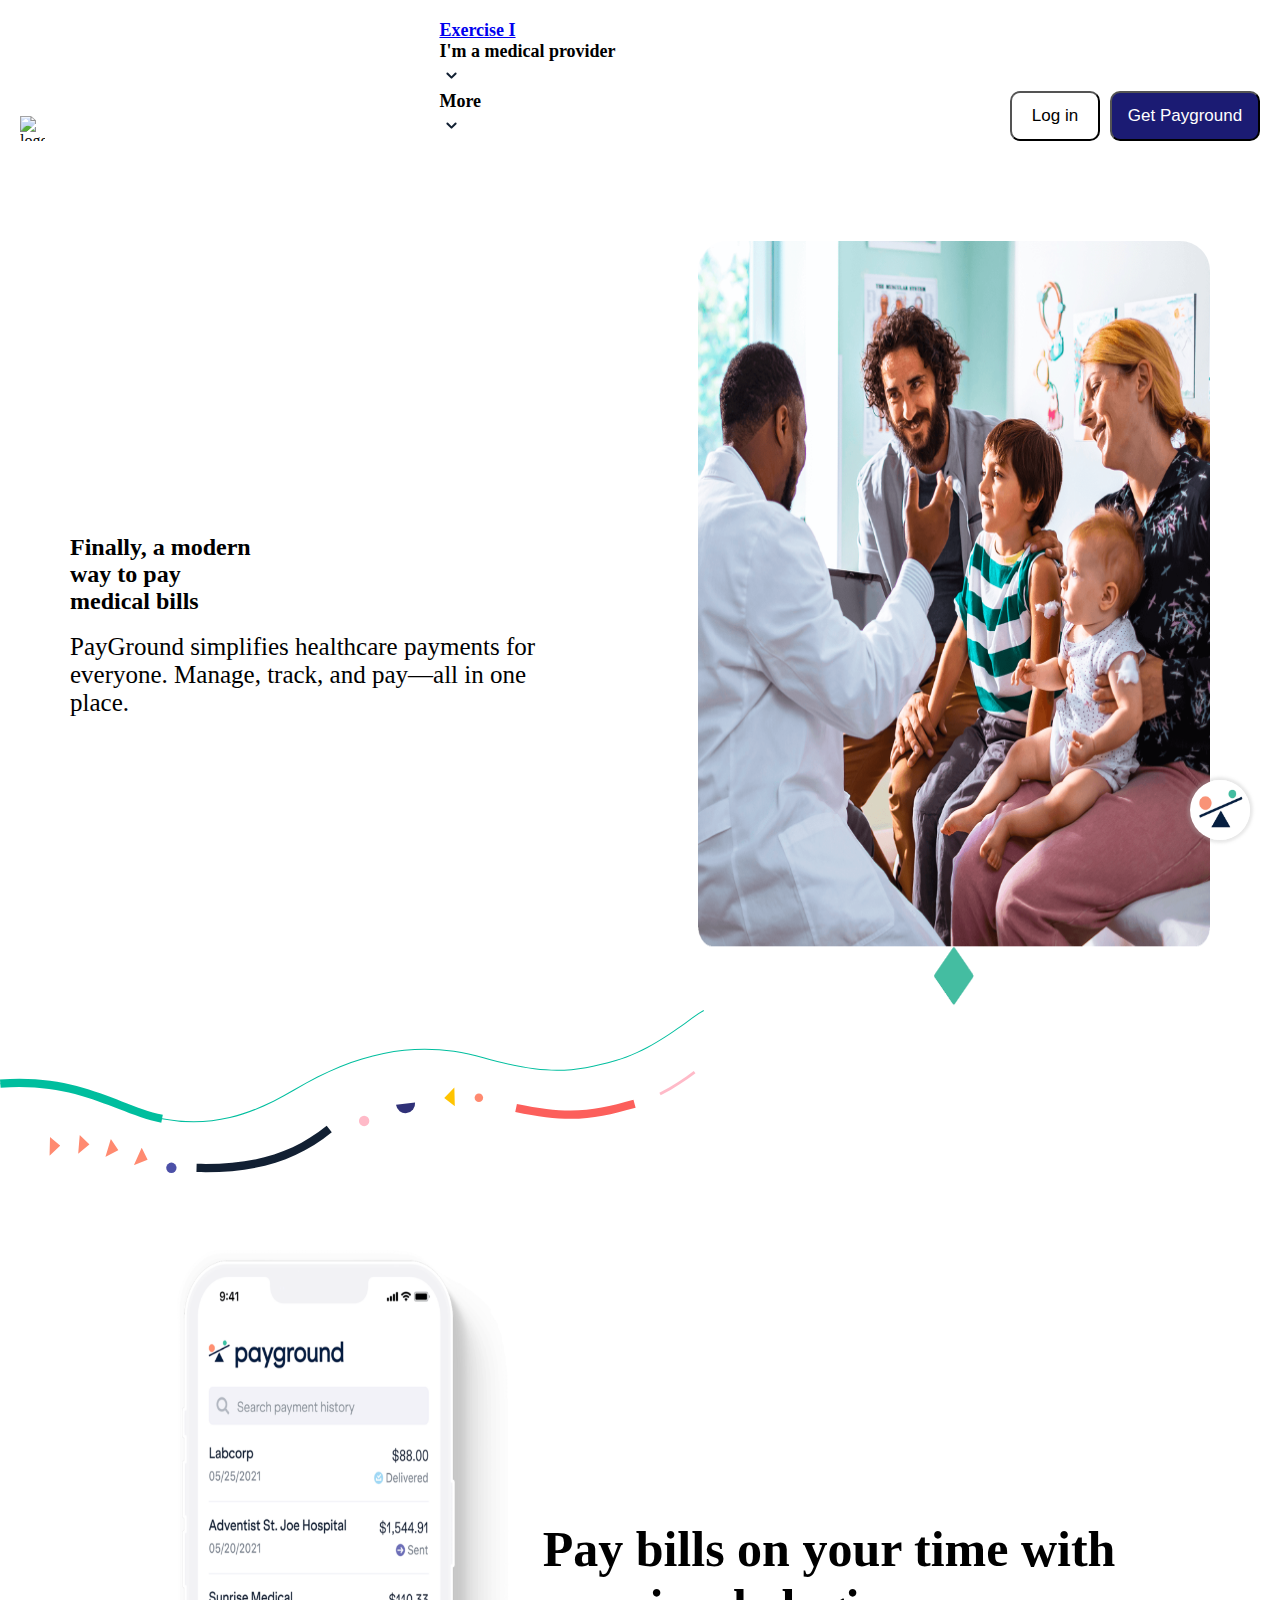
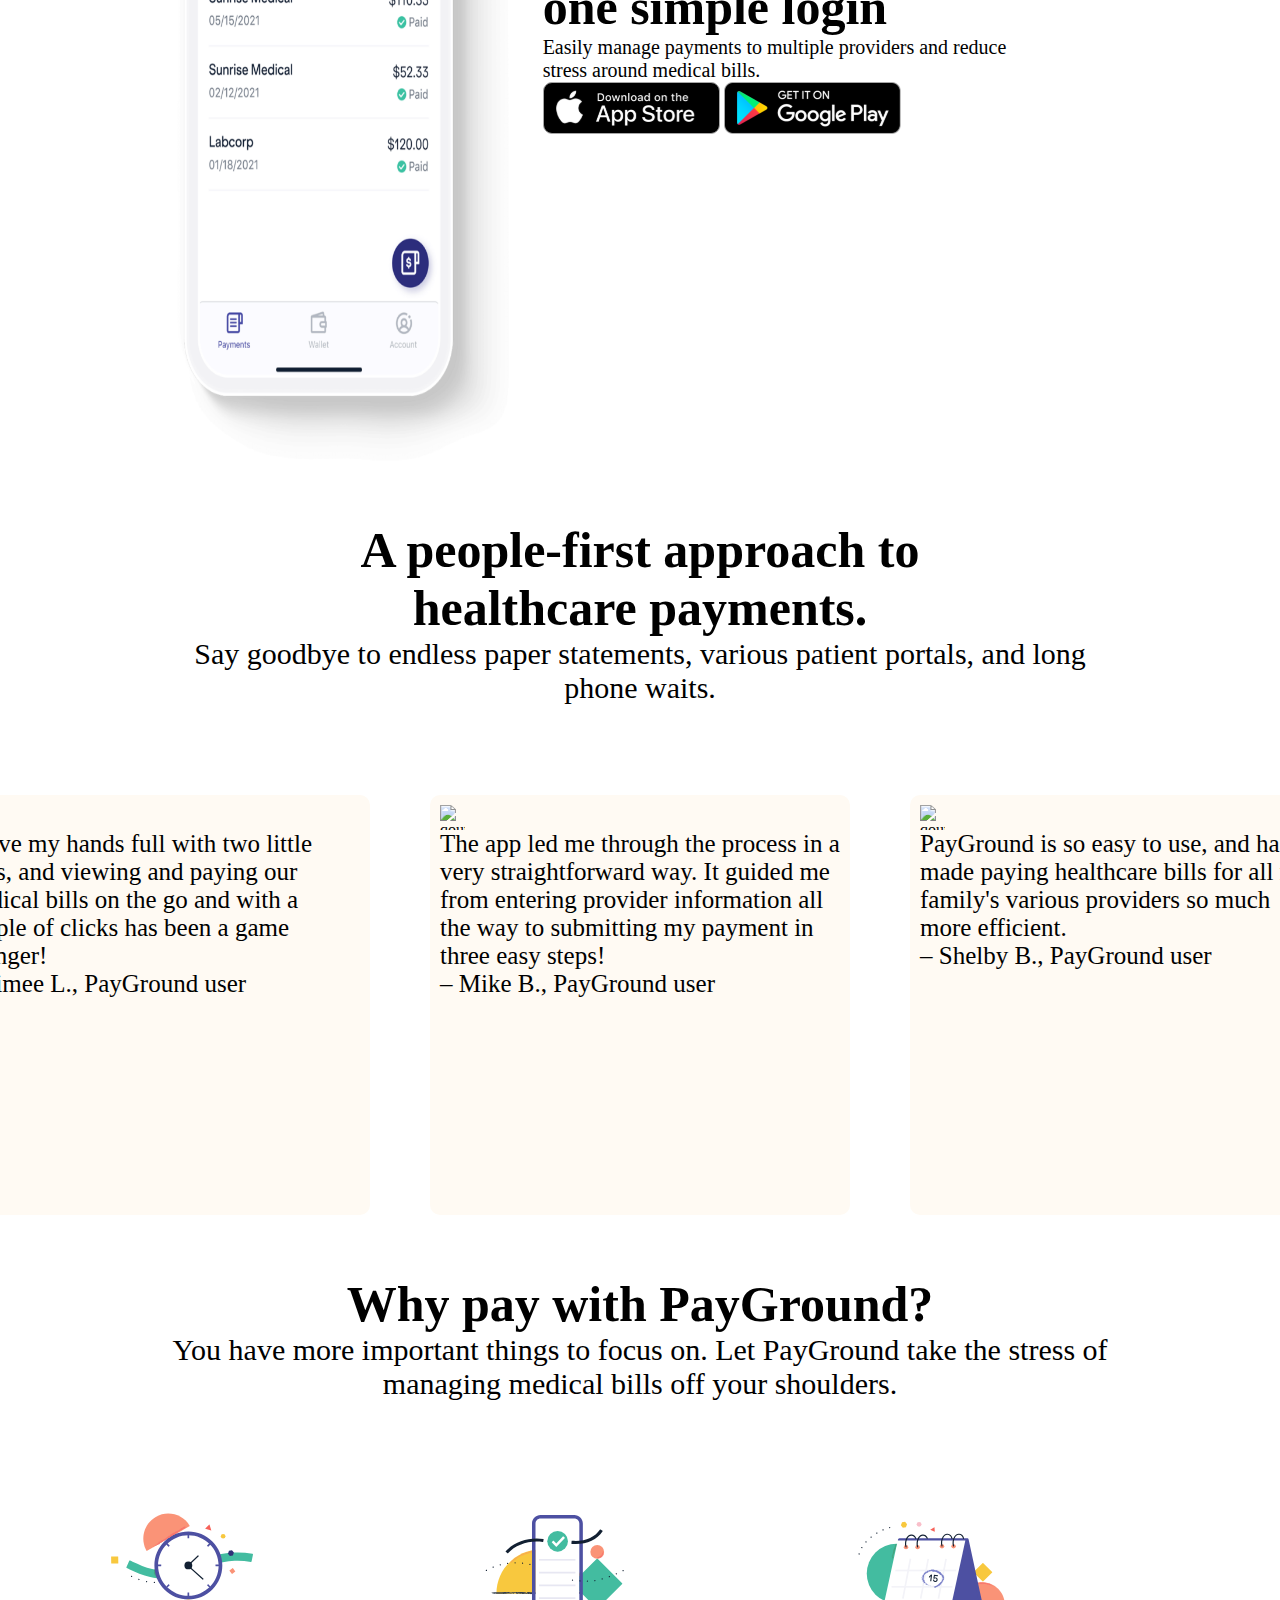
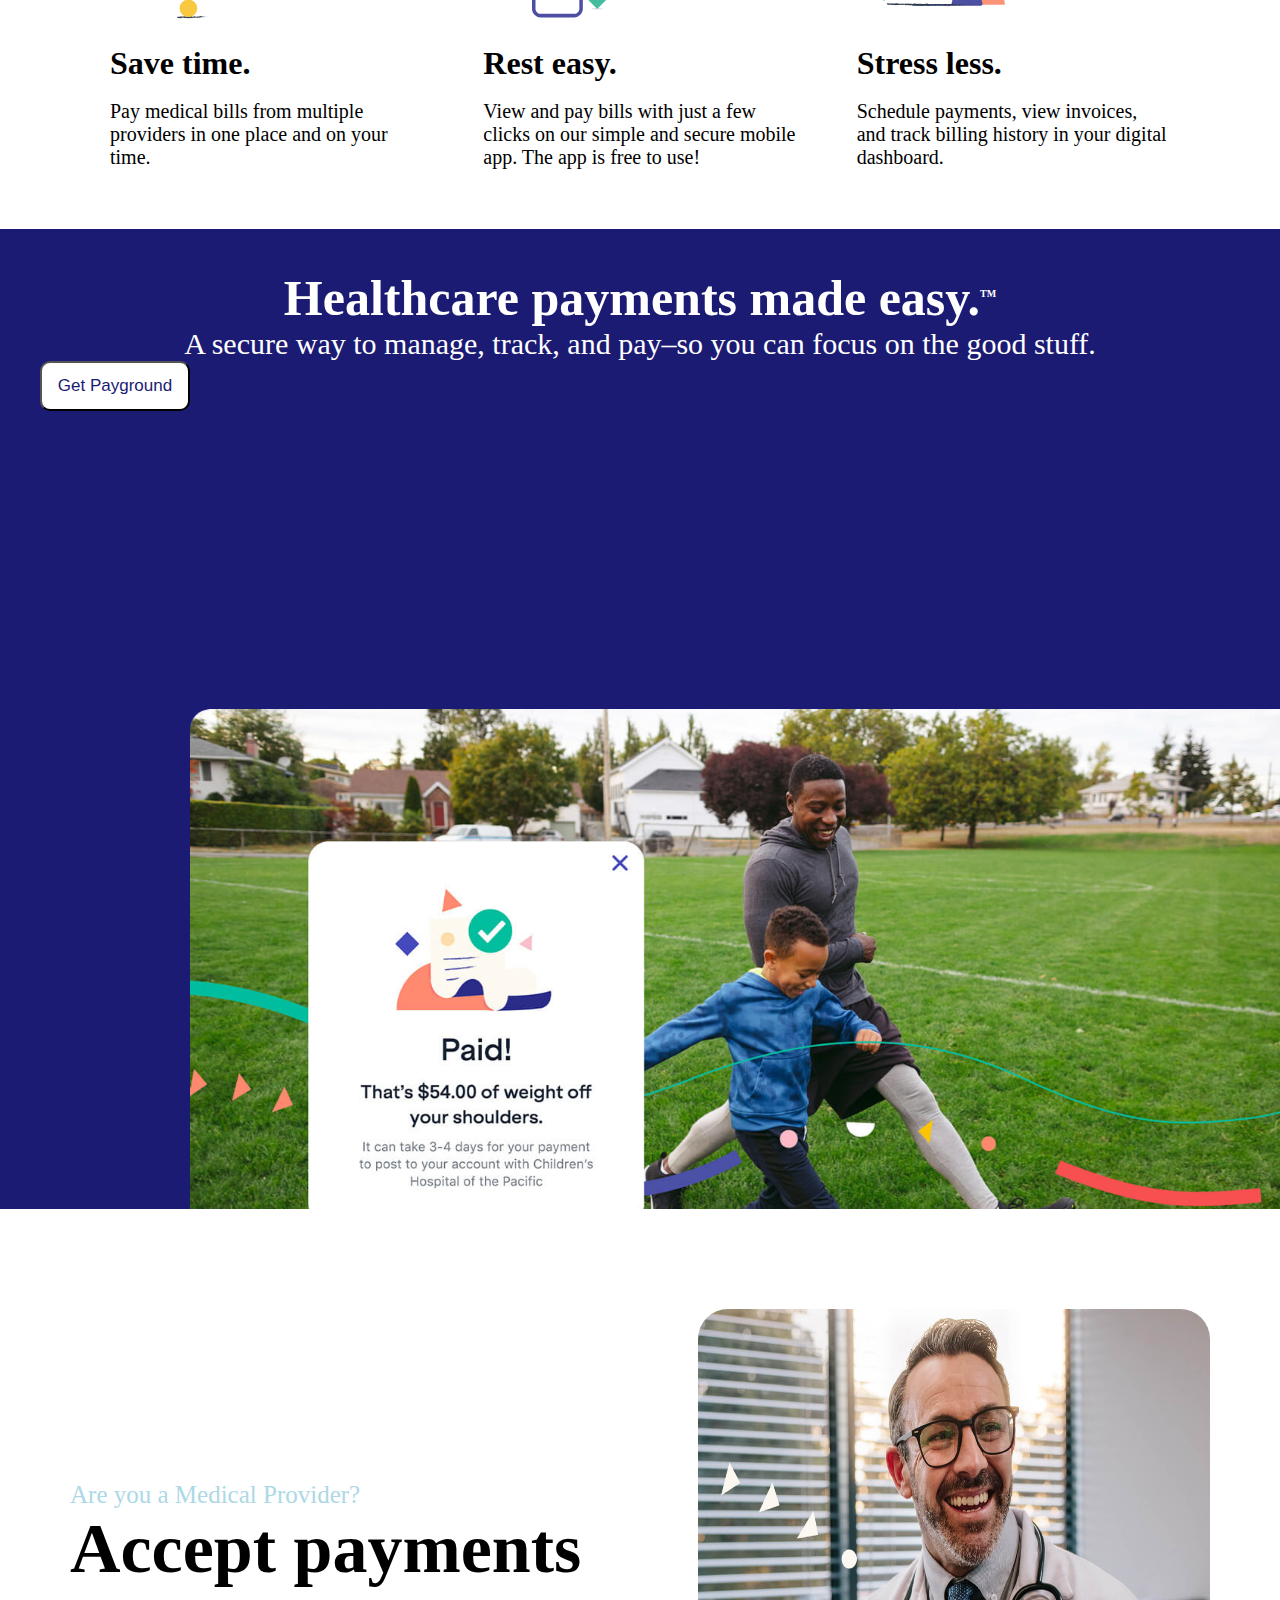
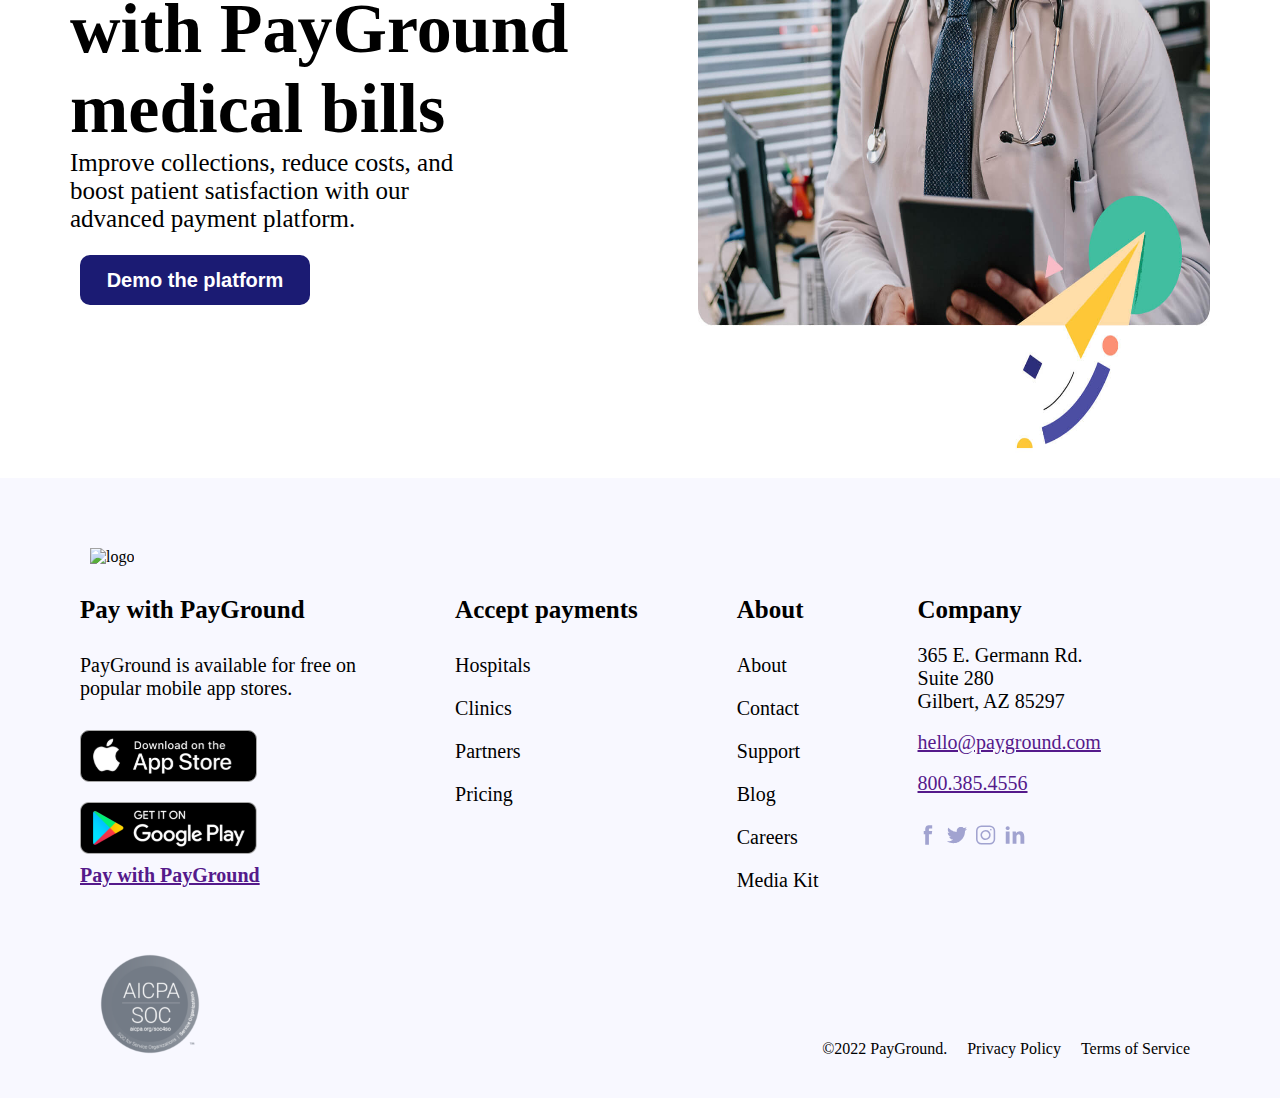
==== index.html @ 78ffa392 "fix" ====
<!DOCTYPE html>
<html lang="en">
<head>
    <link rel="shortcut icon" href="./images/logo.png" type="image/x-icon"/>
    <meta charset="UTF-8">
    <meta http-equiv="X-UA-Compatible" content="IE=edge">
    <meta name="viewport" content="width=device-width, initial-scale=1.0">
    <title>PayGround</title>
    <link rel="stylesheet" href="./css/styles_Exercise2.css">
</head>
<body>
    <div class="back">
        <nav class="navigation"> 
            <img src="./images/logo_name.svg" alt="logo" /> 
            <div class="nav">
                <a href="./html/CSS_Exercise_1.html"><p>Exercise I</p></a>
                <a><div class="drop"><p>I'm a medical provider</p> <img src="./images/dropdown.svg" alt="dropdown" /></div> </a>
                <a><div class="drop"><p>More </p><img src="./images/dropdown.svg" alt="dropdown" /></div></a>
            </div>
            <div class="btn">
                <a><button class="btn1">Log in</button></a>
                <a href="https://home.payground.com/sign-up/"><button class="btn2">Get Payground</button></a>
            </div>
        </nav>
        <main> 
            <div class="body">
                <div class="content">
                    <h2>Finally, a modern </h2>
                    <h2>way to pay</h2> 
                    <h2>medical bills</h2><br>
                    <p>PayGround simplifies healthcare payments for</p>
                    <p>everyone. Manage, track, and pay—all in one</p> 
                    <p>place.</p>
                </div>
                <div>
                    <img src="./images/image_1.png" alt="image" />
                </div>   
            </div>
            <div class="svg">
                <img src="./images/background.svg" alt="background" />
            </div> 
            <div class ="body2">
                <div class="phone">
                    <img src="./images/image_2.png" alt="phone" />
                </div>
                <div class="sidecontent">
                    <h1>Pay bills on your time with </h1>
                    <h1>one simple login</h1>
                    <p>Easily manage payments to multiple providers and reduce </p>
                    <p>stress around medical bills.</p>
                    <img src="./images/appstore.svg"/>
                    <img src="./images/googleplay.svg" />
                </div>
            </div>
            <div class="title">
                <h1>A people-first approach to</h1>
                 <h1>healthcare payments.</h1>   
                <p>Say goodbye to endless paper statements, various patient portals, and long </p>
                <p>phone waits.</p> 
            </div>
            <div class="testimonial">
                <div class="box"><img src="./images/quotationmark.svg" alt="qoutation"> <p>I have my hands full with two little ones, and viewing and paying our medical bills on the go and with a couple of clicks has been a game changer!</p> <p>– Aimee L., PayGround user</p></div>
                <div class="box"><img src="./images/quotationmark.svg" alt="qoutation"> <p>The app led me through the process in a very straightforward way. It guided me from entering provider information all the way to submitting my payment in three easy steps!</p><p>– Mike B., PayGround user</p></div>
                <div class="box"><img src="./images/quotationmark.svg" alt="qoutation"> <p>PayGround is so easy to use, and has made paying healthcare bills for all my family's various providers so much more efficient.</p><p>– Shelby B., PayGround user</p></div>
            </div>
            <div class="title">
                <h1>Why pay with PayGround?</h1> 
                <p>You have more important things to focus on. Let PayGround take the stress of </p>
                <p>managing medical bills off your shoulders.</p> 
            </div>
            <div class="row">
                <div><img src="./images/time.svg" alt="qoutation"> <h1>Save time.</h1><br> <p>Pay medical bills from multiple providers in one place and on your time.</p></div>
                <div><img src="./images/phone2.svg" alt="qoutation"> <h1>Rest easy.</h1><br><p>View and pay bills with just a few clicks on our simple and secure mobile app. The app is free to use!</p></div>
                <div><img src="./images/calender.svg" alt="qoutation"> <h1>Stress less.</h1><br><p>Schedule payments, view invoices, and track billing history in your digital dashboard.</p></div>
            </div>
            <div class="frame">
                <h2>Healthcare payments made easy.<sup>TM</sup></h2>
                <p>A secure way to manage, track, and pay–so you can focus on the good stuff.</p>
                <button class="btn3">Get Payground</button>
                <img src="./images/image_3.jpg" alt="payment"/>
            </div>
            <div class="body">
                <div class="txt2">
                    <p class="medical">Are you a Medical Provider?</p>
                    <h1>Accept payments  </h1>
                    <h1>with PayGround</h1> 
                    <h1>medical bills</h1>
                    <p>Improve collections, reduce costs, and </p>
                    <p>boost patient satisfaction with our</p> 
                    <p>advanced payment platform.</p> 
                    <button class="btn4">Demo the platform</button>
                </div>
                <div>
                    
                    <img src="./images/image_4.jpg" alt="image" />
                </div>   
            </div>
            
        </main>
    </div>
    <footer>
        <div class="logoname">
            <img src="./images/logo_name.svg" alt="logo" style="background-color: tansparent"/>        
        </div>
        
        <div class="bottom">
            <div class="pay">
                <h3>Pay with PayGround</h3> 
                <p>PayGround is available for free on</p>
                <p>popular mobile app stores.</p> 
                <img src="./images/appstore.svg"/><br>
                <img src="./images/googleplay.svg" /><br>
                <a href="">Pay with PayGround</a>
                <br>
            </div>
            <div>
                <h3>Accept payments</h3> 
                <ul>
                    <li><a href="">Hospitals</a></li>
                    <li><a href="">Clinics</a></li>
                    <li><a href="">Partners</a></li>
                    <li><a href="">Pricing</a></li>
                </ul>
            </div>
            <div>
                <h3>About</h3> 
                <ul>
                    <li><a href="">About</a></li>
                    <li><a href="">Contact</a></li>
                    <li><a href="">Support</a></li>
                    <li><a href="">Blog</a></li>
                    <li><a href="">Careers</a></li>
                    <li><a href="">Media Kit</a></li>
                </ul>
            </div>
            <div class="social">
                <h3>Company</h3> 
                <p>365 E. Germann Rd.</p>
                <p>Suite 280</p>
                <p>Gilbert, AZ 85297</p><br>
                <a href="">hello@payground.com</a><br><br>
                <a href="">800.385.4556</a><br>
                <a href=""><img src="./images/facebook.svg" alt="facebook"></a>
                <a><img src="./images/twitter.svg" alt="twitter"></a>
                <a><img src="./images/instagram.svg" alt="instagram"></a>
                <a><img src="./images/linkedin.svg" alt="linkedin"></a>
                
            </div>
        </div>
        <div class="soc">

            <img src="./images/footer.png" alt="footer">
        </div>
        <div class="copy">
            <p >&copy;2022 PayGround.</p>
            <p>Privacy Policy</p>
            <p>Terms of Service</p>
        </div>
        <div class="fixed"><img src="./images/logo.png"/></div><br><br>
    </footer>
</body>
</html>
---- css/styles_Exercise2.css ----
* {
    margin: 0px;
    position: relative;
    
}

.navigation {
    display: flex;
    flex-direction: row;
    align-items:flex-end; 
    margin: 20px;
    justify-content: space-between;
    
}

.navigation img {
    width: 25px;
    height: 25px;
}

.navigation p {
    font-size: large;
    font-weight: 600;
}

.navigation section {
    display: flex;
    align-items: center;
    /* margin-right: 15px; */
}

.payground{
    display: flex;
    align-items:flex-end;
}

.payground > img {
    width: 50px;
    height: 50px;
    align-items:flex-end;
}
.payground p {
    font-size: 50px;
    font-weight: 700;
}

.dropdown{
    display: flex;
}

.body {
    margin-top: 100px;
    display: flex;
    flex-direction: row;
    flex-wrap: wrap;
    padding-left: 70px;
    align-items: center;
    justify-content: space-between;
}

.body h1 {
    font-size: 70px;
}

.body p {
    font-size: 25px;
}

.body > div {
    margin-right: 70px;
}

.body img {
    width: 40vw;
    height: 85vh;
    border-radius: 30px;
}

.svg {
    width: 55%;
}

.body2 {
    display: flex;
    margin-right: 70px;
    margin-bottom: 40px;
    flex-direction: row;
    flex-wrap: wrap;
    /* padding-left: 60px; */
    align-items: center;
    justify-content:center;
}

.body2 h1{
    font-size: 50px;
}

.body2 p {
    font-size: 20px;
}

.phone img {
    width: 35vw;
    height: 100vh;
}


.btn{
    display: flex;
}
.btn1{
    font-size: 17px;
    width: 90px;
    height: 50px;
    border-radius: 10px;
    background-color: transparent;
    cursor: pointer;
}

.btn2 {
    font-size: 17px;
    width: 150px;
    height: 50px;
    border-radius: 10px;
    background-color: rgb(27, 27, 115);
    margin-left: 10px;
    color: white;
    cursor: pointer;
}

.testimonial {
    display: grid;
    grid-template-columns: auto auto auto;
    justify-content: center;
    gap: 60px;
    padding: 60px;
    margin: 30px 50px 0px 50px;
    

}

.box{
    width: 400px;
    height: 400px;
    background-color: rgb(255, 250, 243);
    padding: 10px;
    border-radius: 10px;
    
}

.box img,p {
    display: flex;
    flex-direction: column;
    flex-grow: 1;
}
.title {
    text-align: center;
}

.title h1 {
    font-size: 50px;
}
.title p {
    font-size: 30px;
}
.testimonial img {
    width: 25px;
    height: 25px;
    
}

.testimonial p {
    font-size: 25px;
}

.row {
    display: grid;
    grid-template-columns: auto auto auto;
    justify-content: center;
    gap: 60px;
    padding: 60px;
    margin: 30px 50px 0px 50px;
}

.row img {
    width: 150px;
    height: 150px;
}

.row p {
    font-size: 20px;
}

.frame {
    padding: 40px;
    width: auto;
    height: 900px;
    background-color: rgb(27, 27, 115);
    color: white;
    position: relative;
}

.frame h2 {
    text-align: center;
    font-size: 50px;
}

.frame p {
    text-align: center;
    font-size: 30px;
}

.frame sup {
    font-size: 10px;
}

.btn3 {
    font-size: 17px;
    width: 150px;
    height: 50px;
    border-radius: 10px;
    background-color: white;
    color: rgb(27, 27, 115);
    text-align: center;
}

.frame img {
    border-radius: 20px 20px 0px 0px;
    align-self: center;
    width: auto;
    height: 500px;
    position: absolute;
    bottom: 0%;
}

.btn4 {
    font-size: 17px;
    width: 230px;
    height: 50px;
    border-radius: 10px;
    border-color: transparent;
    background-color: rgb(27, 27, 115);
    margin-left: 10px;
    color: white;
    font-size: 20px;
    font-weight: bold;
    align-items: flex-start;
}

.txt2 {
    font-size: 60px;
}

.medical {
    color: lightblue;
}

footer {
    width: auto;
    height: 550px;
    padding: 70px 50px 0px 50px;
    position: relative;
    background-color: ghostwhite;
}

.bottom h3 {
    font-size: 25px;
    margin-bottom: 30px;
}
.bottom a {
    font-size: 20px;
}
.pay a{
    font-weight: bold;
}
.botto + p {
    flex-wrap: wrap;
    grid-column-start: auto;
}
footer ul, li a {
    list-style: none;
    color: black;
    text-align: start;
    text-decoration: none;
}

footer li {
    margin-bottom: 20px;
}

footer ul {
    margin-left: 0;
    padding-left: 0;
}
.bottom {
    padding: 30px;
    display: grid;
    grid-template-columns: auto auto auto auto;
}

.social h3{
    margin-bottom: 20px;
}
.social img {
    width: 20px;
    height: 20px;
    padding-top: 30px;
    padding-right: 5px ;
    opacity: 0.5;
}

.social p{
    font-size: 20px;
}

.pay img {
    gap: 10px;
    margin-bottom: 6PX;
    margin-top: 10px;
}
.pay p {
    font-size: 20px;
}

.pay p:nth-of-type(even) {
    margin-bottom: 20px;
}

.logoname img{
    margin: 0;
    height: 40px;
    padding-left: 40px;
}

.copy {
    display: flex;
    gap: 20px;
    position: absolute;
    bottom: 40px;
    right: 90px;
}

.soc{
   float: left; 
   position: absolute;
   bottom: 40px;
   padding-left: 50px;
  
}
.soc img {
    width: 100px;
    height: 100px;
}

.fixed img{
    position: fixed;
    bottom: 60px;
    right: 30px;
    width: 60px;
    height: 60px;
    border-radius: 30px;
    box-shadow: 0px 0px 3px 3px rgb(178, 178, 178, 0.3);
    
}
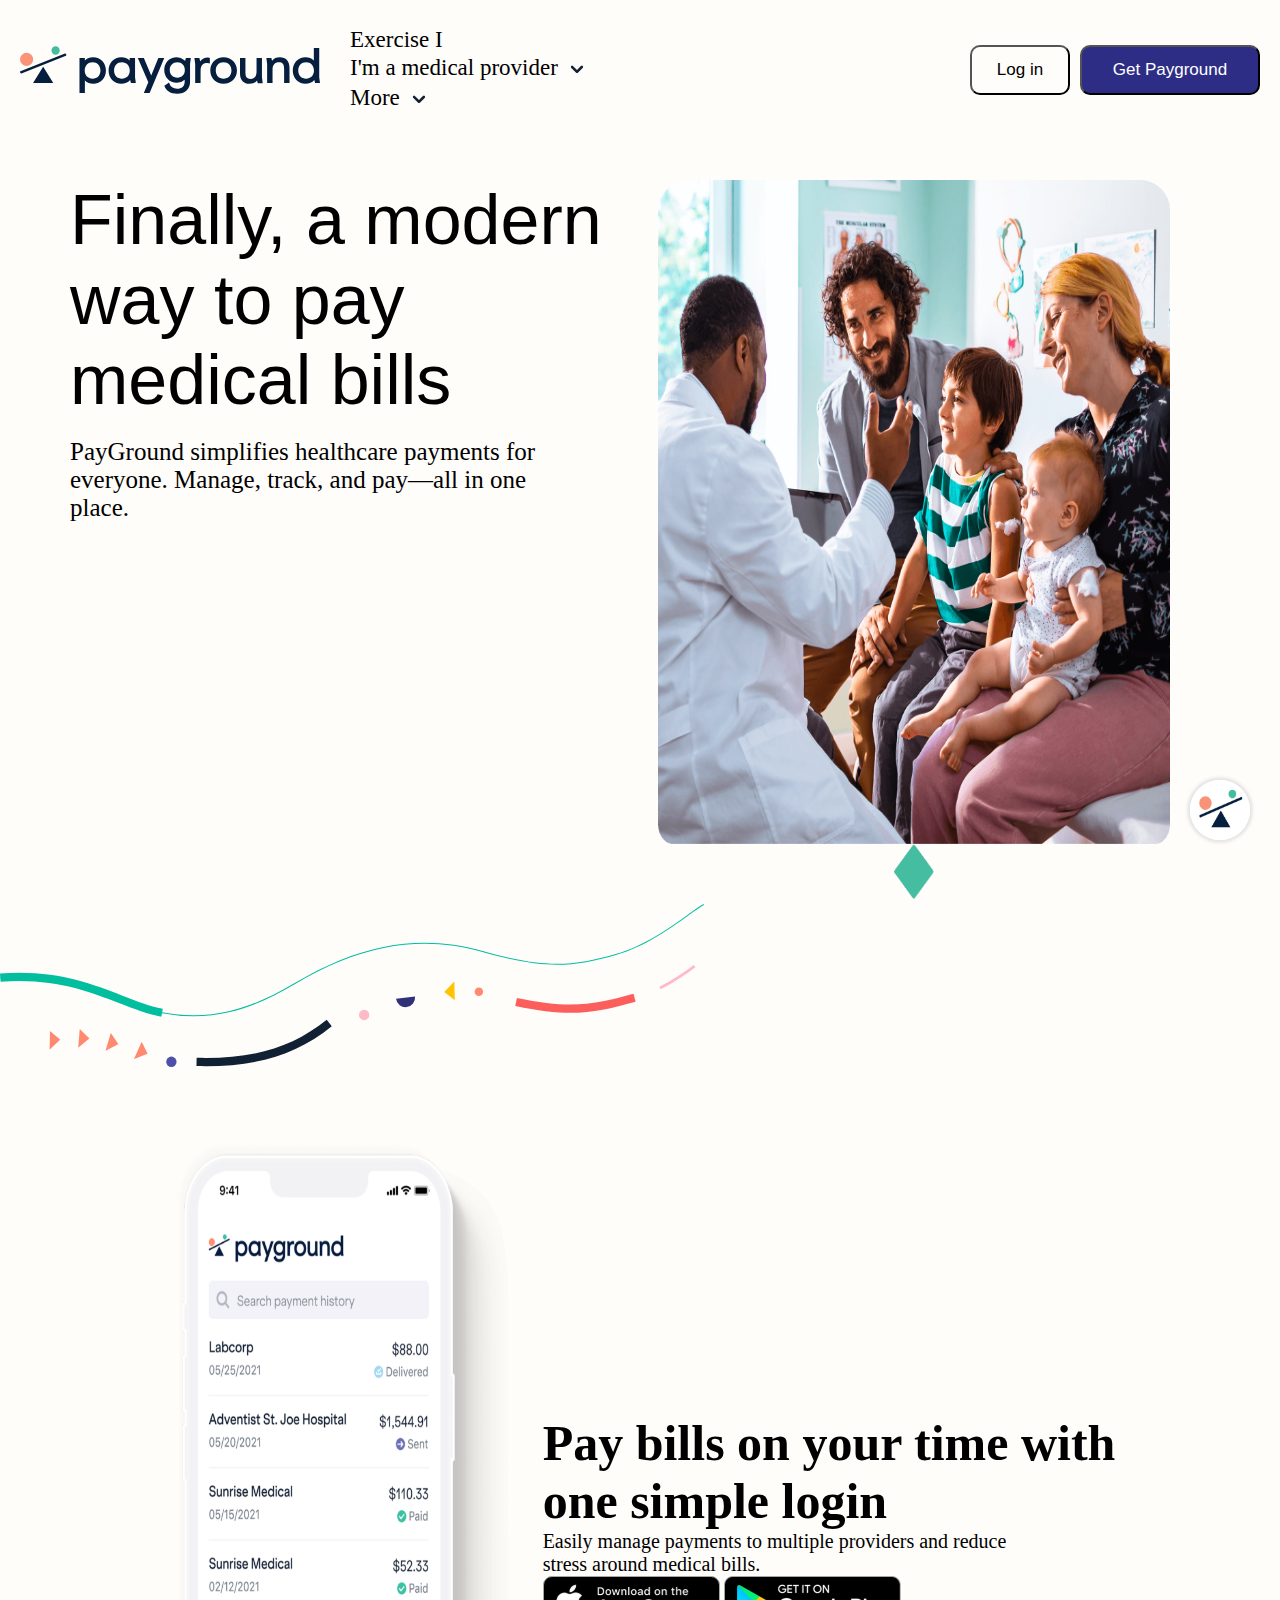
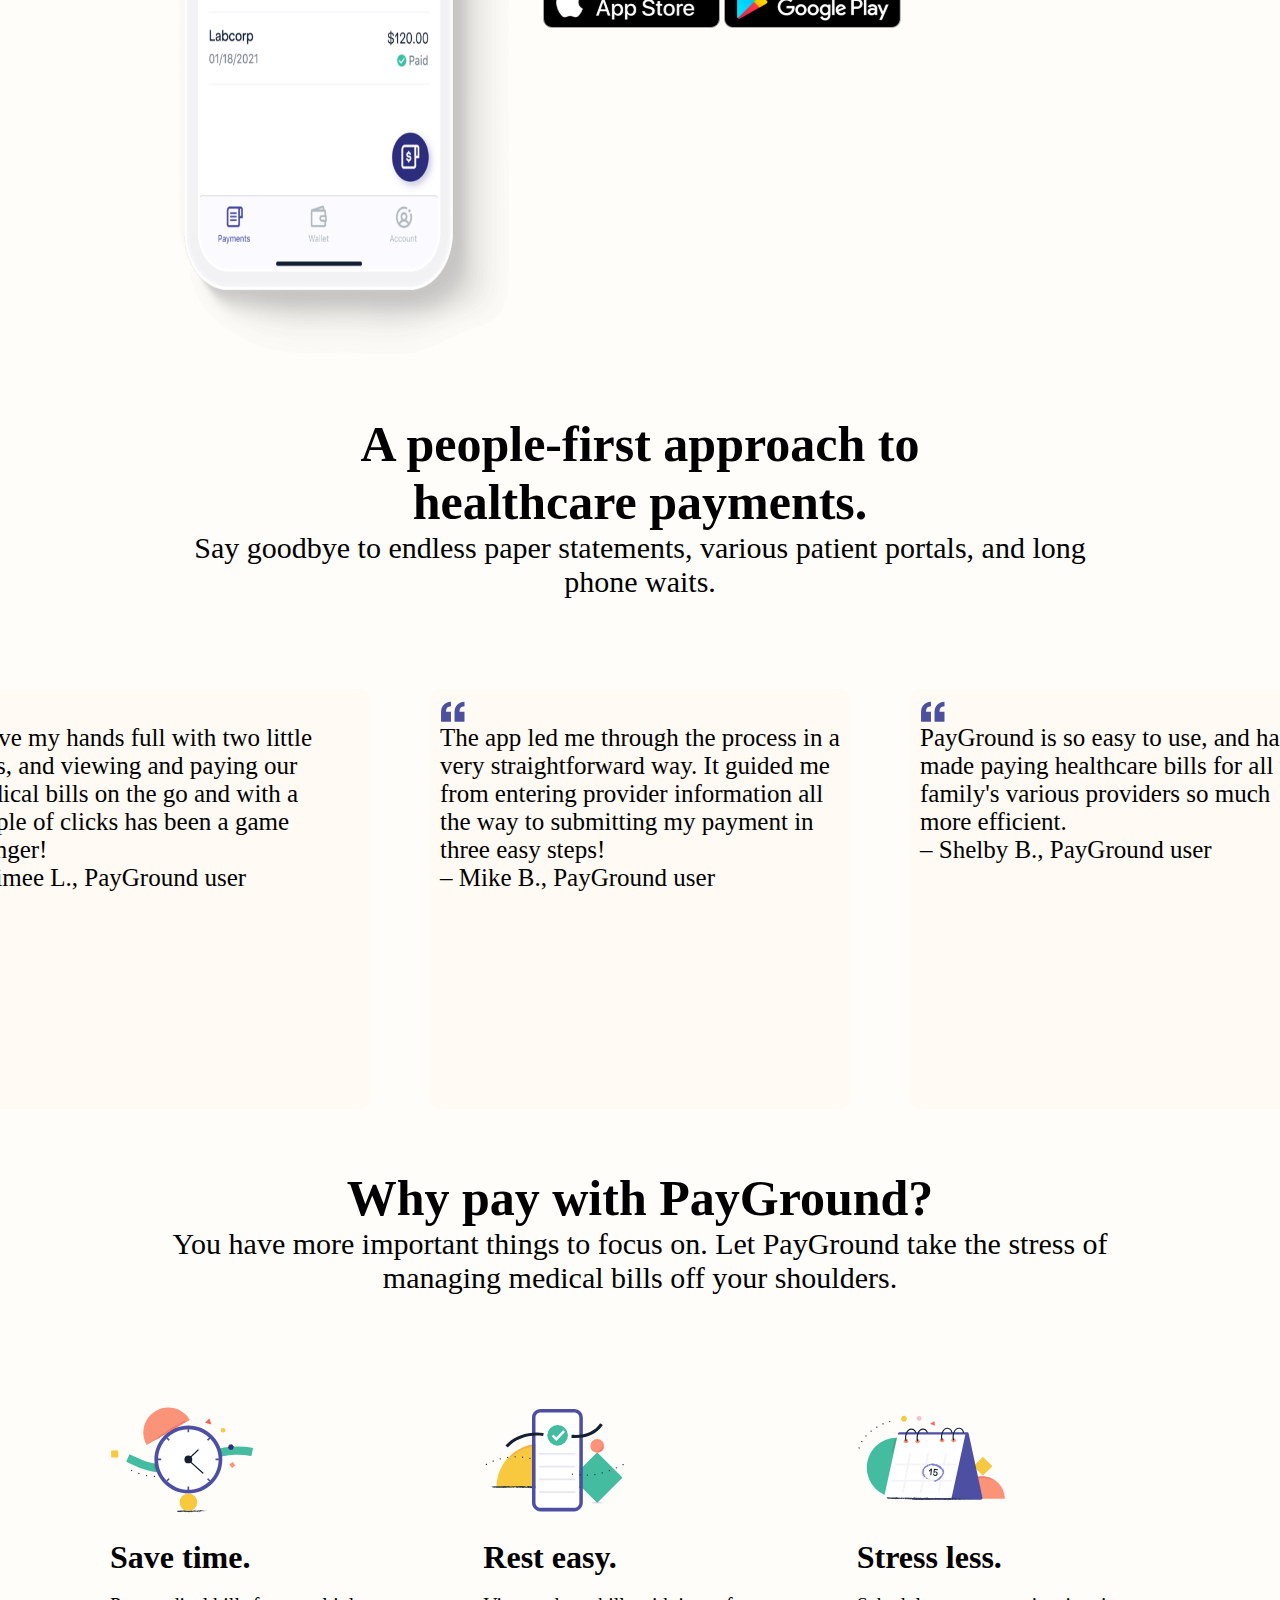
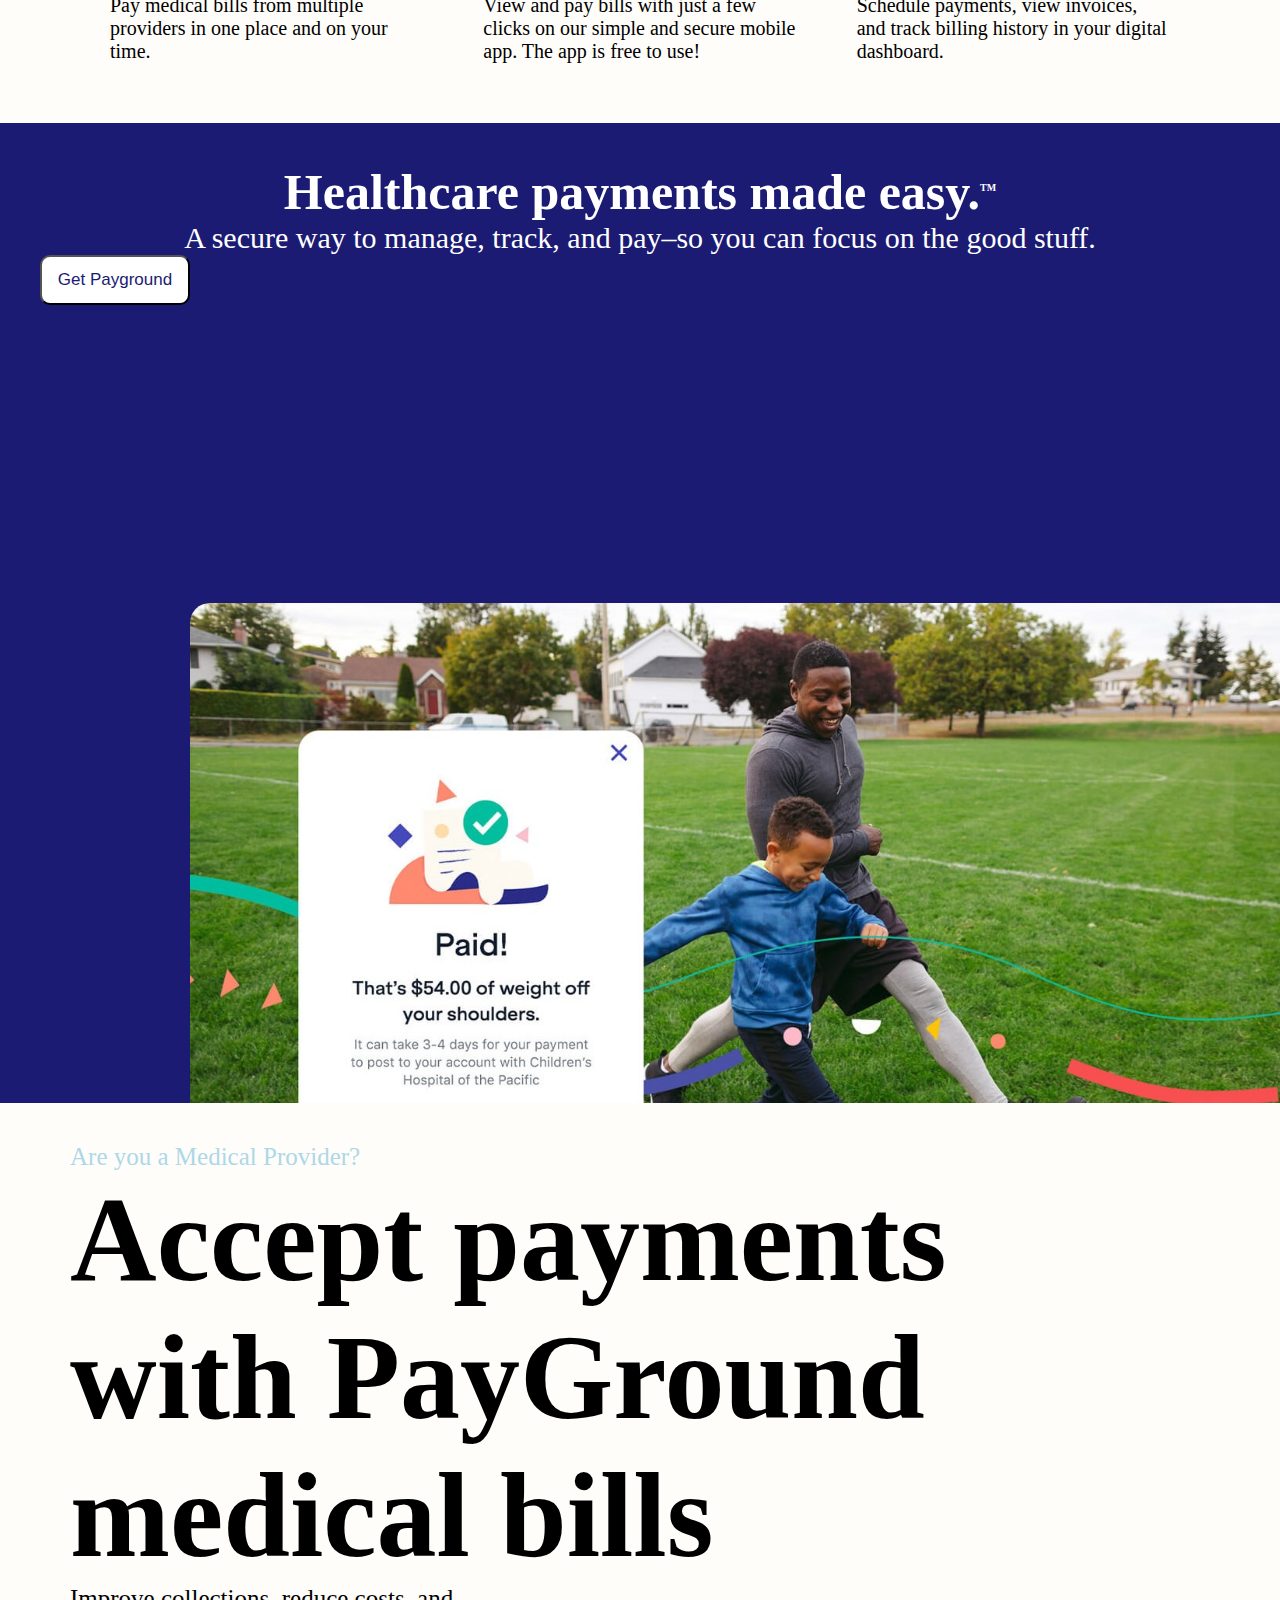
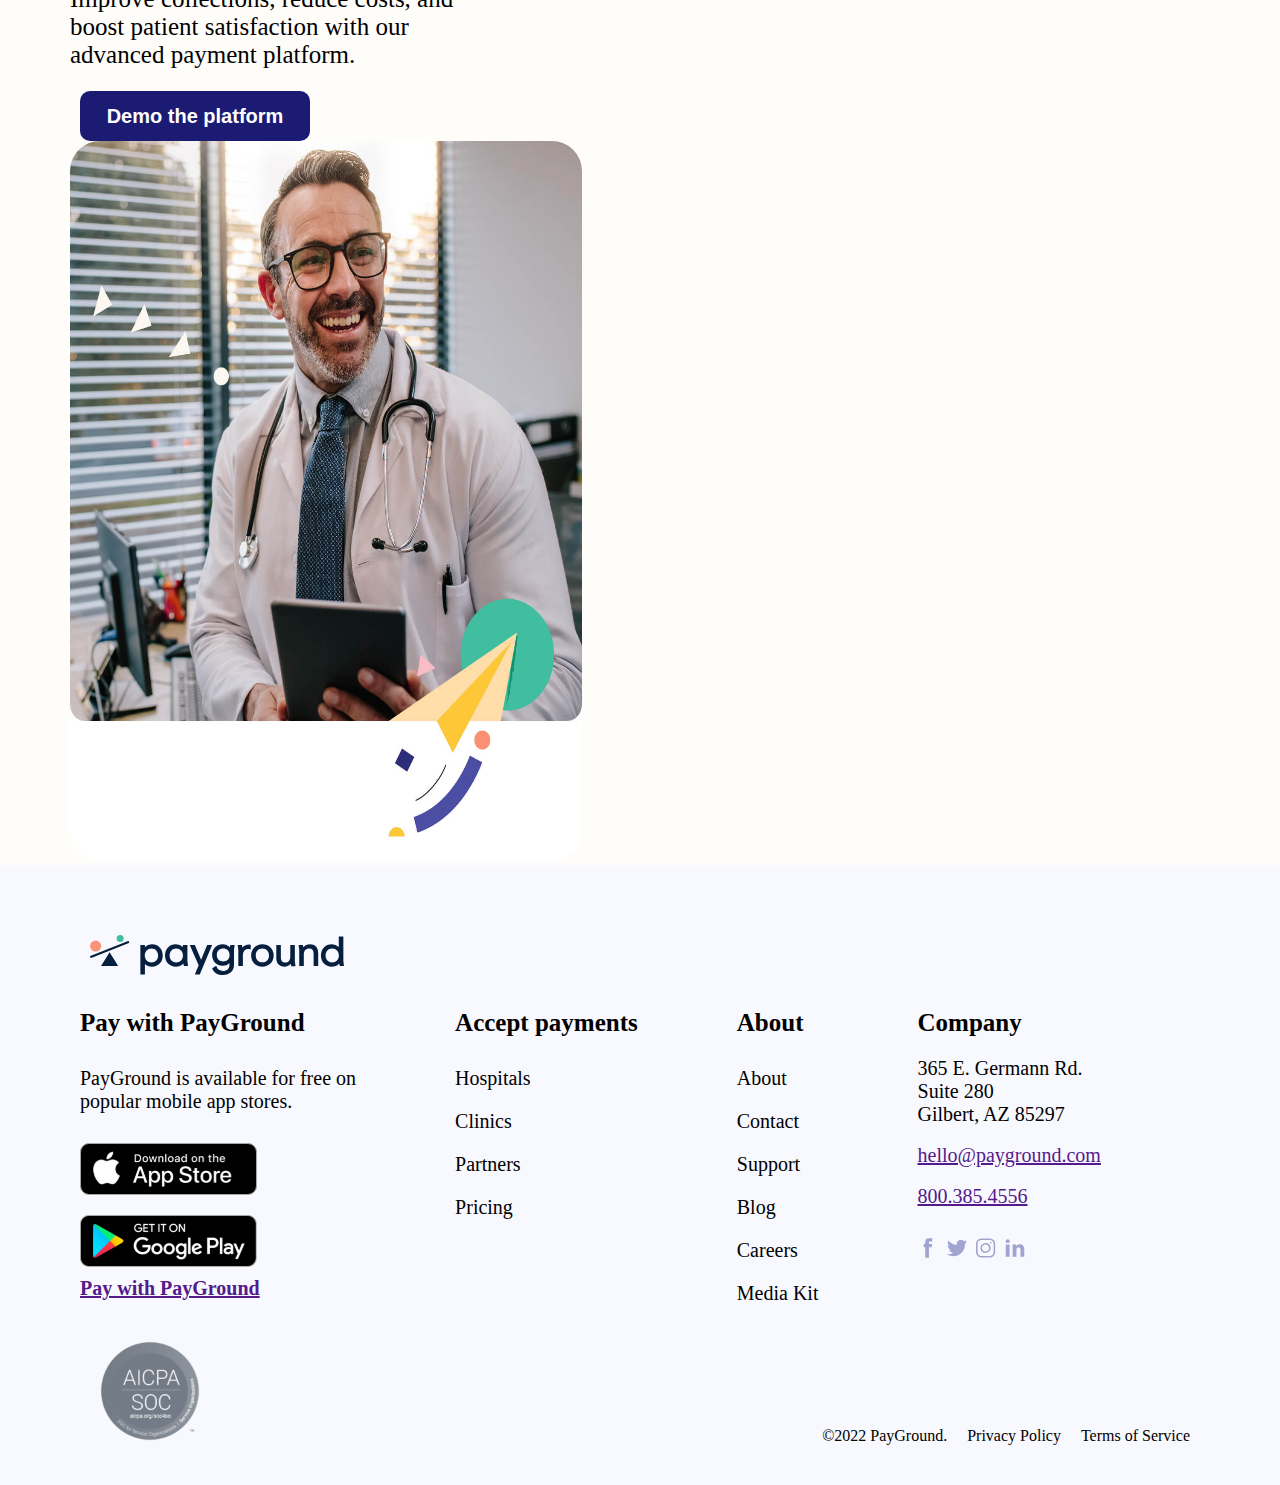
==== commit b5805ba0: "css fix" ====
--- a/index.html
+++ b/index.html
@@ -1,21 +1,21 @@
 <!DOCTYPE html>
 <html lang="en">
 <head>
-    <link rel="shortcut icon" href="./images/logo.png" type="image/x-icon"/>
+    <link rel="shortcut icon" href="images/logo.png" type="image/x-icon"/>
     <meta charset="UTF-8">
     <meta http-equiv="X-UA-Compatible" content="IE=edge">
     <meta name="viewport" content="width=device-width, initial-scale=1.0">
     <title>PayGround</title>
-    <link rel="stylesheet" href="./css/styles_Exercise2.css">
+    <link rel="stylesheet" href="css/styles_Exercise2.css">
 </head>
 <body>
     <div class="back">
         <nav class="navigation"> 
-            <img src="./images/logo_name.svg" alt="logo" /> 
+            <img src="images/logo_name.svg" alt="logo" /> 
             <div class="nav">
-                <a href="./html/CSS_Exercise_1.html"><p>Exercise I</p></a>
-                <a><div class="drop"><p>I'm a medical provider</p> <img src="./images/dropdown.svg" alt="dropdown" /></div> </a>
-                <a><div class="drop"><p>More </p><img src="./images/dropdown.svg" alt="dropdown" /></div></a>
+                <a href="html/flag.html"><p>Exercise I</p></a>
+                <a><div class="drop"><p>I'm a medical provider</p> <img src="images/dropdown.svg" alt="dropdown" /></div> </a>
+                <a><div class="drop"><p>More </p><img src="images/dropdown.svg" alt="dropdown" /></div></a>
             </div>
             <div class="btn">
                 <a><button class="btn1">Log in</button></a>
@@ -33,23 +33,23 @@
                     <p>place.</p>
                 </div>
                 <div>
-                    <img src="./images/image_1.png" alt="image" />
+                    <img src="images/image_1.png" alt="image" />
                 </div>   
             </div>
             <div class="svg">
-                <img src="./images/background.svg" alt="background" />
+                <img src="images/background.svg" alt="background" />
             </div> 
             <div class ="body2">
                 <div class="phone">
-                    <img src="./images/image_2.png" alt="phone" />
+                    <img src="images/image_2.png" alt="phone" />
                 </div>
                 <div class="sidecontent">
                     <h1>Pay bills on your time with </h1>
                     <h1>one simple login</h1>
                     <p>Easily manage payments to multiple providers and reduce </p>
                     <p>stress around medical bills.</p>
-                    <img src="./images/appstore.svg"/>
-                    <img src="./images/googleplay.svg" />
+                    <img src="images/appstore.svg"/>
+                    <img src="images/googleplay.svg" />
                 </div>
             </div>
             <div class="title">
@@ -59,9 +59,9 @@
                 <p>phone waits.</p> 
             </div>
             <div class="testimonial">
-                <div class="box"><img src="./images/quotationmark.svg" alt="qoutation"> <p>I have my hands full with two little ones, and viewing and paying our medical bills on the go and with a couple of clicks has been a game changer!</p> <p>– Aimee L., PayGround user</p></div>
-                <div class="box"><img src="./images/quotationmark.svg" alt="qoutation"> <p>The app led me through the process in a very straightforward way. It guided me from entering provider information all the way to submitting my payment in three easy steps!</p><p>– Mike B., PayGround user</p></div>
-                <div class="box"><img src="./images/quotationmark.svg" alt="qoutation"> <p>PayGround is so easy to use, and has made paying healthcare bills for all my family's various providers so much more efficient.</p><p>– Shelby B., PayGround user</p></div>
+                <div class="box"><img src="images/quotationmark.svg" alt="qoutation"> <p>I have my hands full with two little ones, and viewing and paying our medical bills on the go and with a couple of clicks has been a game changer!</p> <p>– Aimee L., PayGround user</p></div>
+                <div class="box"><img src="images/quotationmark.svg" alt="qoutation"> <p>The app led me through the process in a very straightforward way. It guided me from entering provider information all the way to submitting my payment in three easy steps!</p><p>– Mike B., PayGround user</p></div>
+                <div class="box"><img src="images/quotationmark.svg" alt="qoutation"> <p>PayGround is so easy to use, and has made paying healthcare bills for all my family's various providers so much more efficient.</p><p>– Shelby B., PayGround user</p></div>
             </div>
             <div class="title">
                 <h1>Why pay with PayGround?</h1> 
@@ -69,15 +69,15 @@
                 <p>managing medical bills off your shoulders.</p> 
             </div>
             <div class="row">
-                <div><img src="./images/time.svg" alt="qoutation"> <h1>Save time.</h1><br> <p>Pay medical bills from multiple providers in one place and on your time.</p></div>
-                <div><img src="./images/phone2.svg" alt="qoutation"> <h1>Rest easy.</h1><br><p>View and pay bills with just a few clicks on our simple and secure mobile app. The app is free to use!</p></div>
-                <div><img src="./images/calender.svg" alt="qoutation"> <h1>Stress less.</h1><br><p>Schedule payments, view invoices, and track billing history in your digital dashboard.</p></div>
+                <div><img src="images/time.svg" alt="qoutation"> <h1>Save time.</h1><br> <p>Pay medical bills from multiple providers in one place and on your time.</p></div>
+                <div><img src="images/phone2.svg" alt="qoutation"> <h1>Rest easy.</h1><br><p>View and pay bills with just a few clicks on our simple and secure mobile app. The app is free to use!</p></div>
+                <div><img src="images/calender.svg" alt="qoutation"> <h1>Stress less.</h1><br><p>Schedule payments, view invoices, and track billing history in your digital dashboard.</p></div>
             </div>
             <div class="frame">
                 <h2>Healthcare payments made easy.<sup>TM</sup></h2>
                 <p>A secure way to manage, track, and pay–so you can focus on the good stuff.</p>
                 <button class="btn3">Get Payground</button>
-                <img src="./images/image_3.jpg" alt="payment"/>
+                <img src="images/image_3.jpg" alt="payment"/>
             </div>
             <div class="body">
                 <div class="txt2">
@@ -92,7 +92,7 @@
                 </div>
                 <div>
                     
-                    <img src="./images/image_4.jpg" alt="image" />
+                    <img src="images/image_4.jpg" alt="image" />
                 </div>   
             </div>
             
@@ -100,7 +100,7 @@
     </div>
     <footer>
         <div class="logoname">
-            <img src="./images/logo_name.svg" alt="logo" style="background-color: tansparent"/>        
+            <img src="images/logo_name.svg" alt="logo" style="background-color: tansparent"/>        
         </div>
         
         <div class="bottom">
@@ -108,8 +108,8 @@
                 <h3>Pay with PayGround</h3> 
                 <p>PayGround is available for free on</p>
                 <p>popular mobile app stores.</p> 
-                <img src="./images/appstore.svg"/><br>
-                <img src="./images/googleplay.svg" /><br>
+                <img src="images/appstore.svg"/><br>
+                <img src="images/googleplay.svg" /><br>
                 <a href="">Pay with PayGround</a>
                 <br>
             </div>
@@ -140,23 +140,23 @@
                 <p>Gilbert, AZ 85297</p><br>
                 <a href="">hello@payground.com</a><br><br>
                 <a href="">800.385.4556</a><br>
-                <a href=""><img src="./images/facebook.svg" alt="facebook"></a>
-                <a><img src="./images/twitter.svg" alt="twitter"></a>
-                <a><img src="./images/instagram.svg" alt="instagram"></a>
-                <a><img src="./images/linkedin.svg" alt="linkedin"></a>
+                <a href=""><img src="images/facebook.svg" alt="facebook"></a>
+                <a><img src="images/twitter.svg" alt="twitter"></a>
+                <a><img src="images/instagram.svg" alt="instagram"></a>
+                <a><img src="images/linkedin.svg" alt="linkedin"></a>
                 
             </div>
         </div>
         <div class="soc">
 
-            <img src="./images/footer.png" alt="footer">
+            <img src="images/footer.png" alt="footer">
         </div>
         <div class="copy">
             <p >&copy;2022 PayGround.</p>
             <p>Privacy Policy</p>
             <p>Terms of Service</p>
         </div>
-        <div class="fixed"><img src="./images/logo.png"/></div><br><br>
+        <div class="fixed"><img src="images/logo.png"/></div><br><br>
     </footer>
 </body>
 </html>--- a/css/styles_Exercise2.css
+++ b/css/styles_Exercise2.css
@@ -1,78 +1,87 @@
 * {
     margin: 0px;
-    position: relative;
-    
+    position: relative;  
+}
+
+.back {
+    background-color: rgb(255, 249, 240,0.3);
 }
 
 .navigation {
     display: flex;
     flex-direction: row;
-    align-items:flex-end; 
-    margin: 20px;
+    padding: 20px;
+    align-items:center; 
     justify-content: space-between;
-    
-}
-
-.navigation img {
-    width: 25px;
-    height: 25px;
-}
-
-.navigation p {
-    font-size: large;
-    font-weight: 600;
-}
-
-.navigation section {
-    display: flex;
+}
+
+.nav {
+    margin-right: 200px;
+}
+
+.nav a{
+    color: black;
+    text-decoration: none;
+    margin-left: 30px;
+    margin-right: 35px;
+    font-size: 23px;
+    font-weight: 50;
+    display: inline-block;
+    font-family:serif;
+}
+
+.nav a:hover {
+    color:blueviolet;
+    opacity: 0.5;
+}
+
+.nav a img:hover {
+    transform: rotate(180deg);
+}
+
+.nav a img {
+    width: 30px;
+    height: 30px;
+}
+.navigation > img {
+    width: 300px;
+    height: 100px;
+}
+.drop{
+    display: flex;
+    gap: 4px;
     align-items: center;
-    /* margin-right: 15px; */
-}
-
-.payground{
-    display: flex;
-    align-items:flex-end;
-}
-
-.payground > img {
-    width: 50px;
-    height: 50px;
-    align-items:flex-end;
-}
-.payground p {
-    font-size: 50px;
-    font-weight: 700;
-}
-
-.dropdown{
-    display: flex;
 }
 
 .body {
-    margin-top: 100px;
+    margin: 40px 70px 0px 70px;
     display: flex;
     flex-direction: row;
     flex-wrap: wrap;
-    padding-left: 70px;
-    align-items: center;
     justify-content: space-between;
-}
-
-.body h1 {
+    position: relative;
+}
+
+.body content {
+    padding-top: 30px;
+    position: absolute;
+    top: 30px;
+}
+.body h2 {
     font-size: 70px;
-}
-
+    font-family:'Lucida Sans', 'Lucida Sans Regular', 'Lucida Grande', 'Lucida Sans Unicode', Geneva, Verdana, sans-serif;
+    font-weight: 400;
+}
 .body p {
     font-size: 25px;
 }
-
 .body > div {
-    margin-right: 70px;
+    margin-right: 40px;
 }
 
 .body img {
     width: 40vw;
-    height: 85vh;
+    height: 80vh;
     border-radius: 30px;
 }
 
@@ -110,7 +119,7 @@
 }
 .btn1{
     font-size: 17px;
-    width: 90px;
+    width: 100px;
     height: 50px;
     border-radius: 10px;
     background-color: transparent;
@@ -119,10 +128,10 @@
 
 .btn2 {
     font-size: 17px;
-    width: 150px;
+    width: 180px;
     height: 50px;
     border-radius: 10px;
-    background-color: rgb(27, 27, 115);
+    background-color: rgb(45, 45, 134);
     margin-left: 10px;
     color: white;
     cursor: pointer;
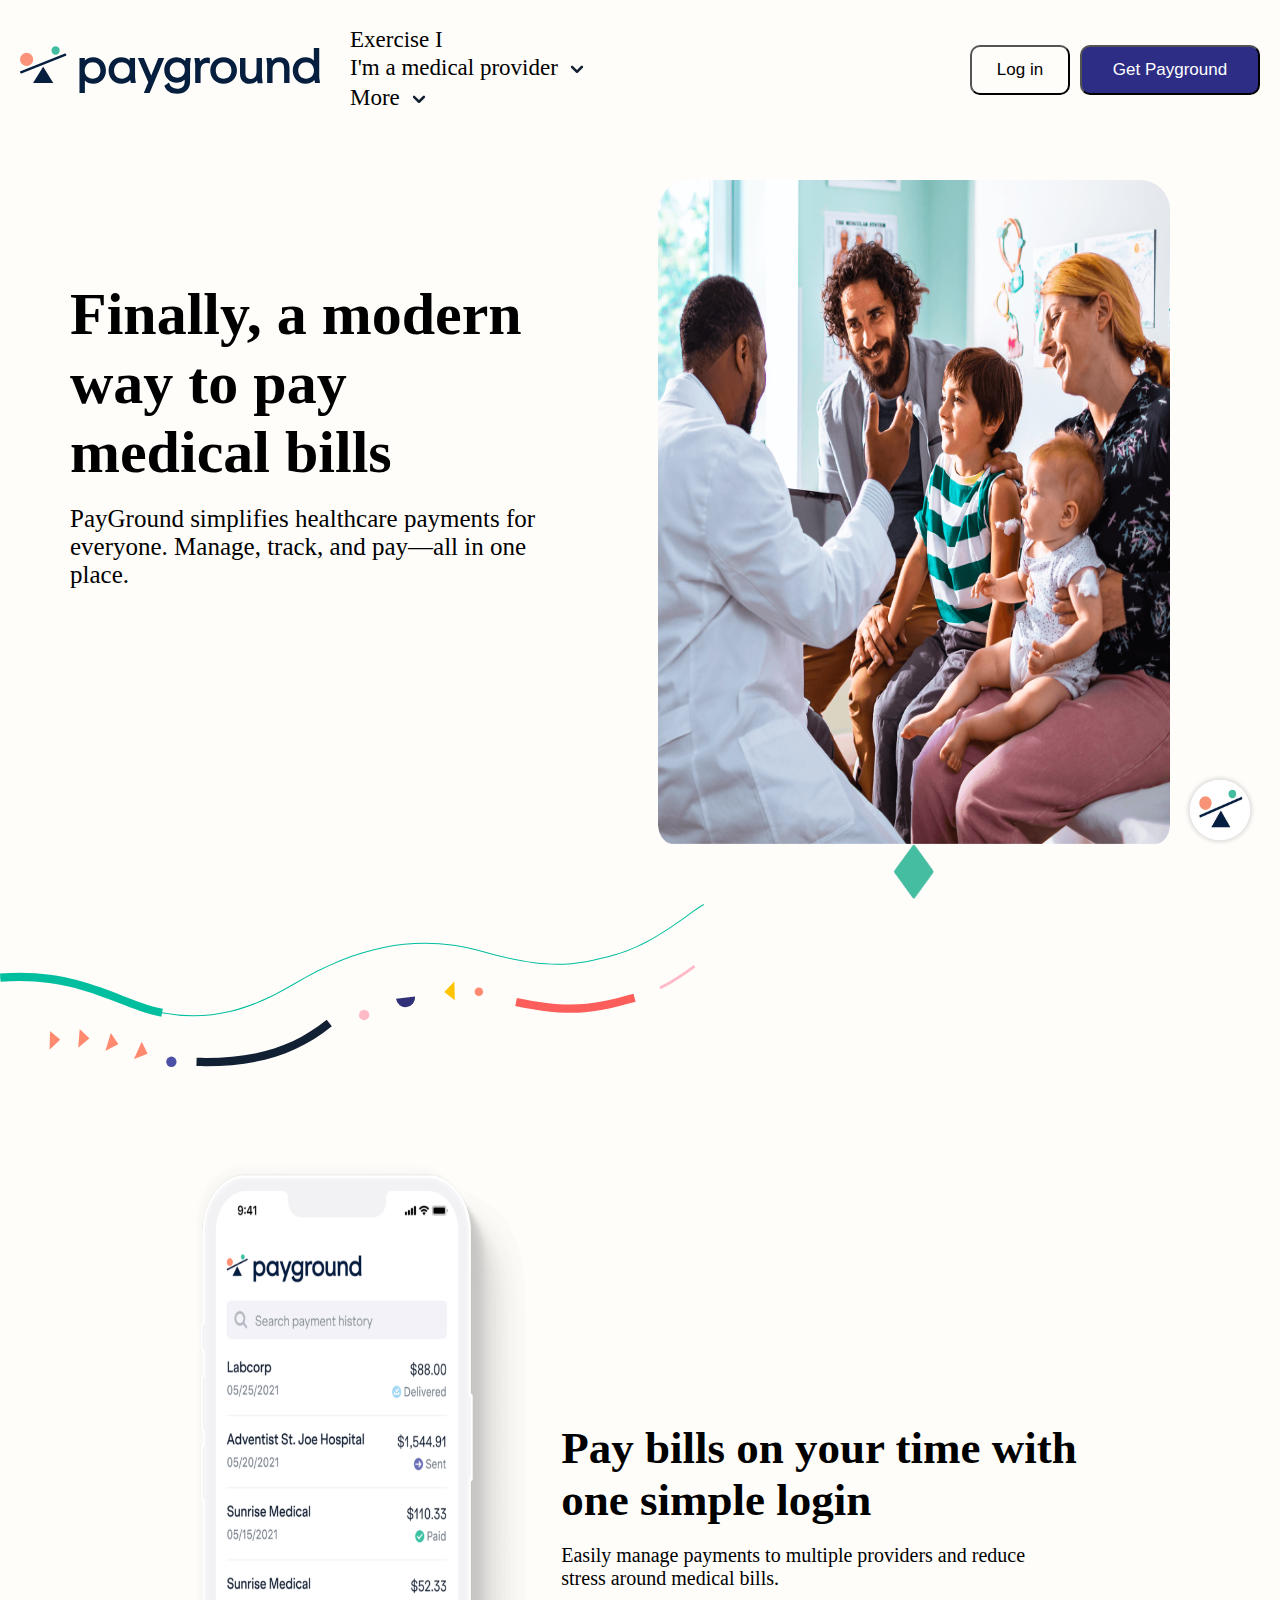
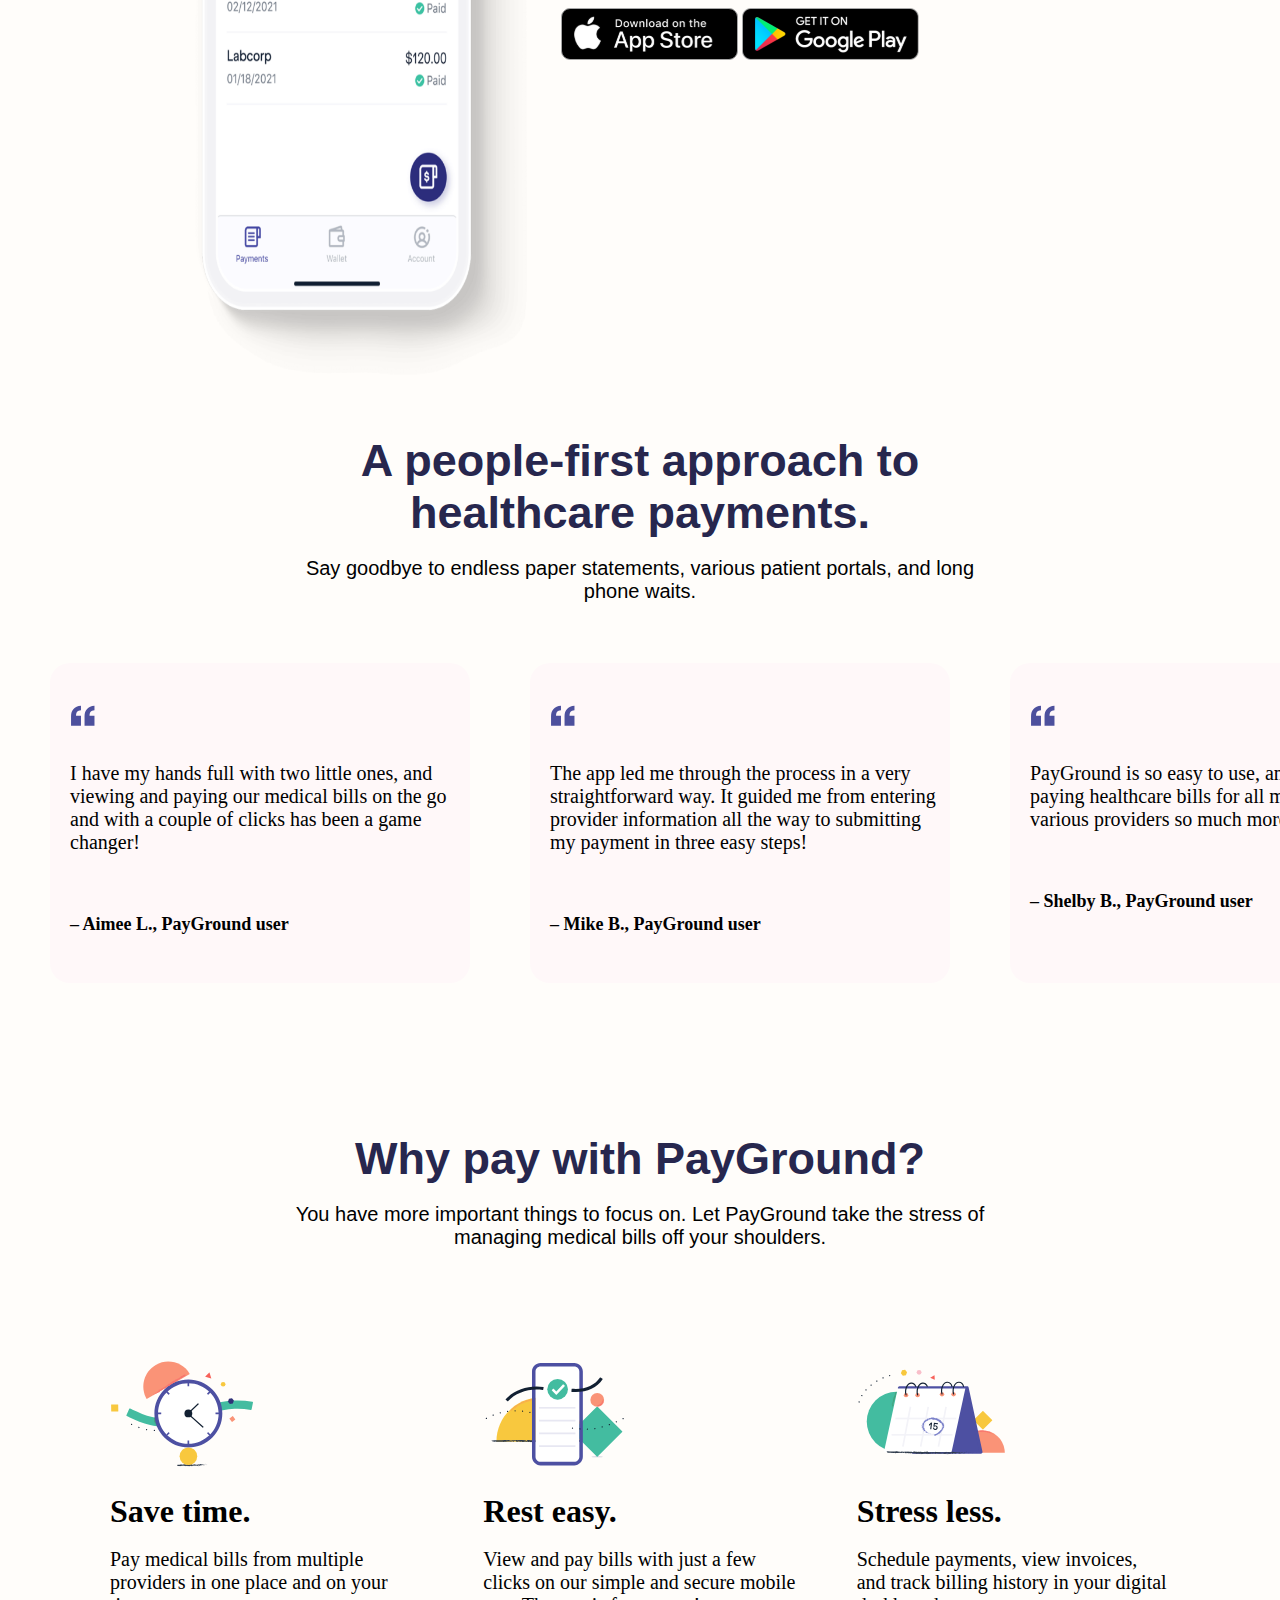
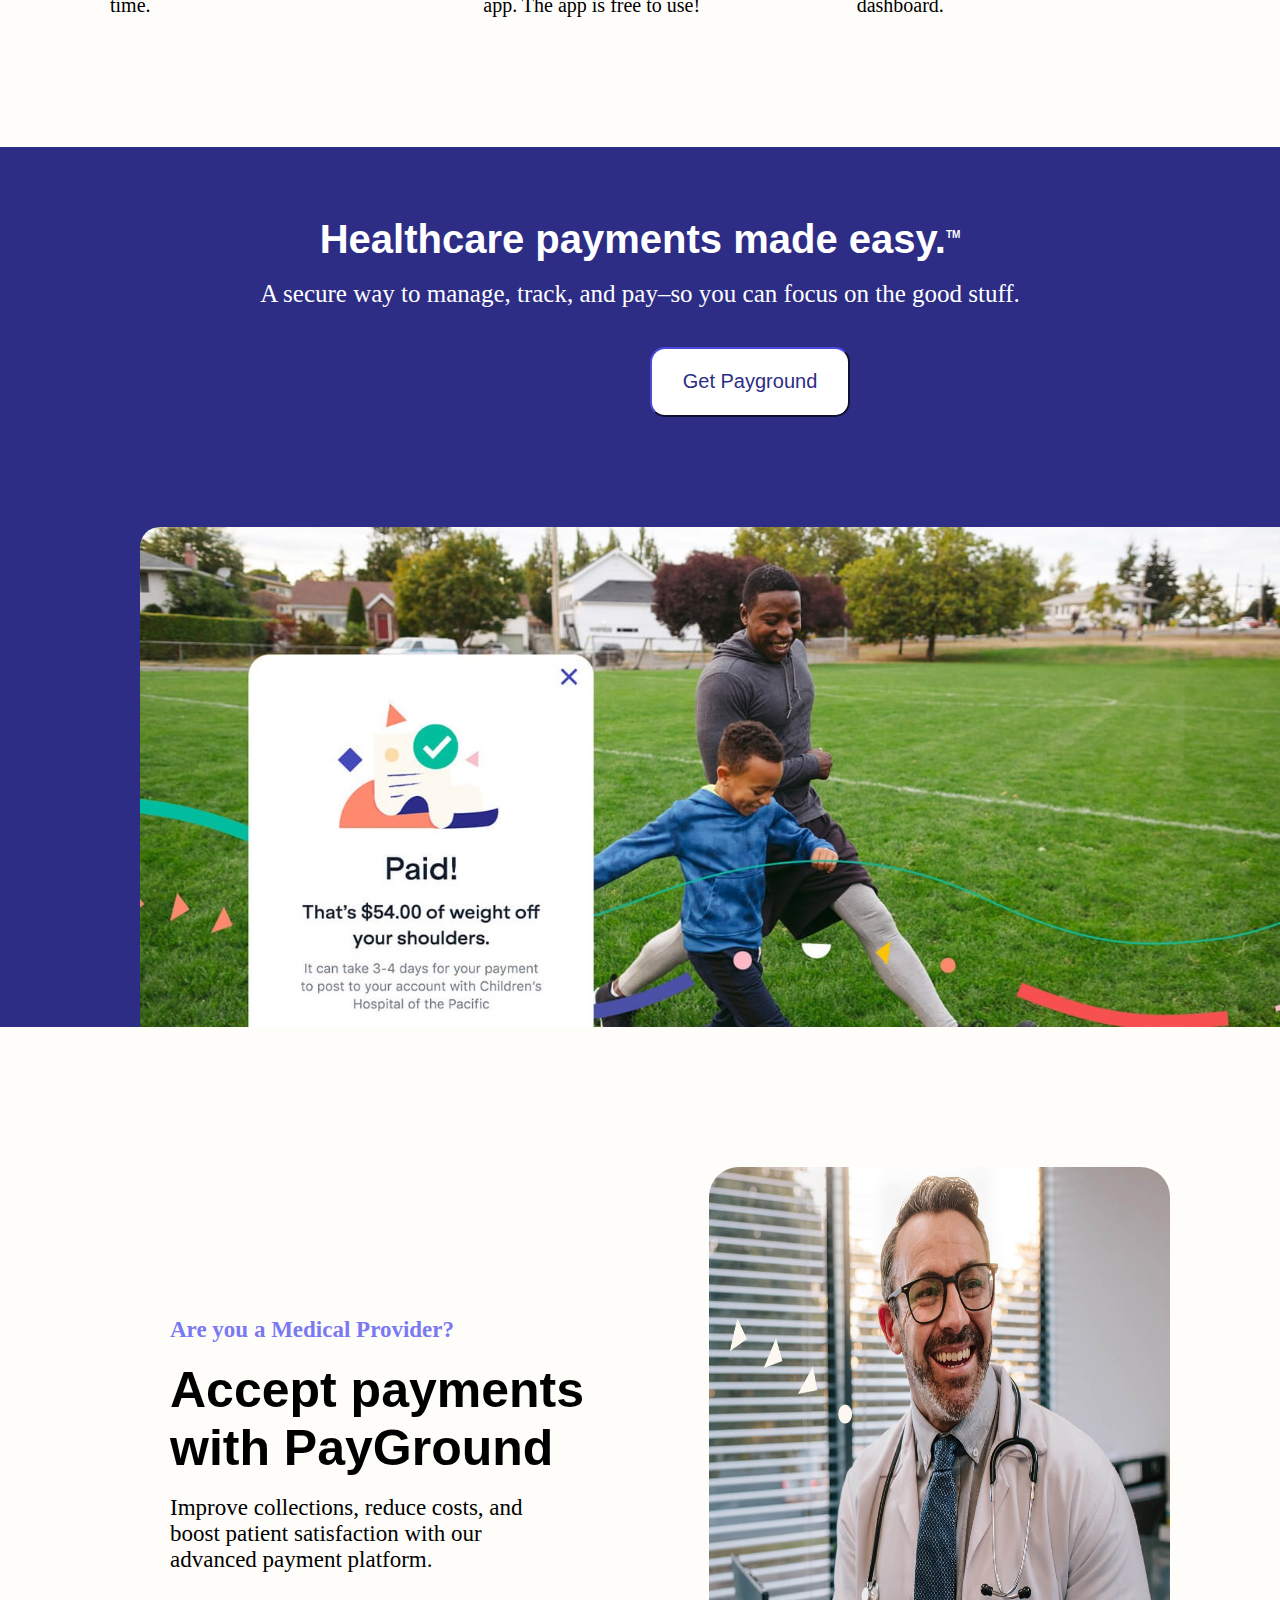
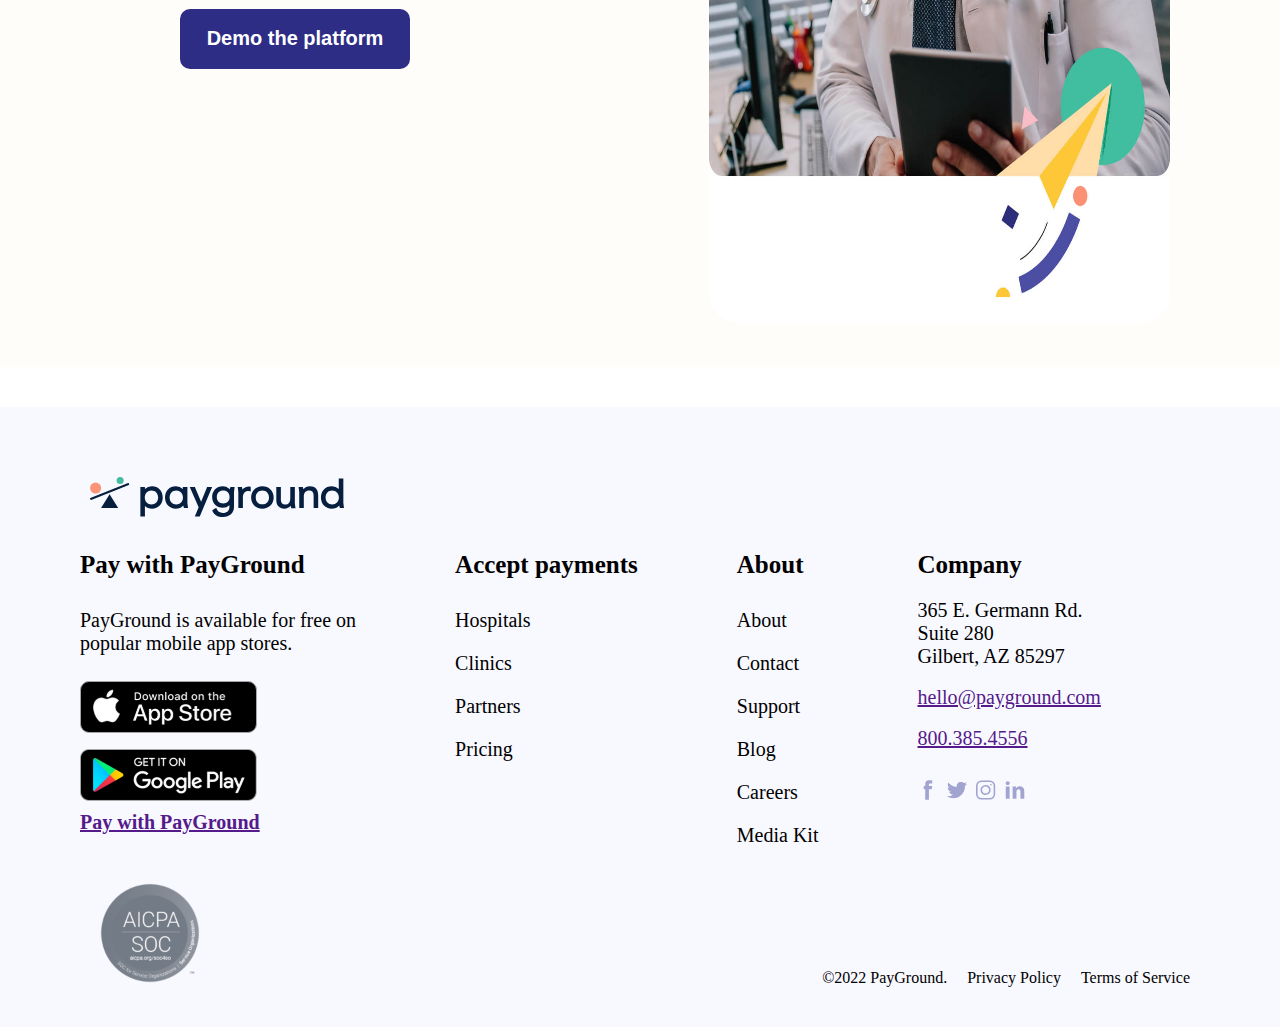
==== commit eb4ae238: "feat" ====
--- a/index.html
+++ b/index.html
@@ -32,7 +32,7 @@
                     <p>everyone. Manage, track, and pay—all in one</p> 
                     <p>place.</p>
                 </div>
-                <div>
+                <div class="img-content">
                     <img src="images/image_1.png" alt="image" />
                 </div>   
             </div>
@@ -45,16 +45,16 @@
                 </div>
                 <div class="sidecontent">
                     <h1>Pay bills on your time with </h1>
-                    <h1>one simple login</h1>
+                    <h1>one simple login</h1><br>
                     <p>Easily manage payments to multiple providers and reduce </p>
-                    <p>stress around medical bills.</p>
-                    <img src="images/appstore.svg"/>
-                    <img src="images/googleplay.svg" />
+                    <p>stress around medical bills.</p><br>
+                    <a href="https://apps.apple.com/us/app/payground/id1576559175" target="_blank"><img src="images/appstore.svg"/></a>
+                    <a href="https://play.google.com/store/apps/details?id=com.payground"  target="_blank"><img src="images/googleplay.svg" /></a>
                 </div>
             </div>
             <div class="title">
                 <h1>A people-first approach to</h1>
-                 <h1>healthcare payments.</h1>   
+                 <h1>healthcare payments.</h1><br>
                 <p>Say goodbye to endless paper statements, various patient portals, and long </p>
                 <p>phone waits.</p> 
             </div>
@@ -64,7 +64,7 @@
                 <div class="box"><img src="images/quotationmark.svg" alt="qoutation"> <p>PayGround is so easy to use, and has made paying healthcare bills for all my family's various providers so much more efficient.</p><p>– Shelby B., PayGround user</p></div>
             </div>
             <div class="title">
-                <h1>Why pay with PayGround?</h1> 
+                <h1>Why pay with PayGround?</h1> <br>
                 <p>You have more important things to focus on. Let PayGround take the stress of </p>
                 <p>managing medical bills off your shoulders.</p> 
             </div>
@@ -74,20 +74,19 @@
                 <div><img src="images/calender.svg" alt="qoutation"> <h1>Stress less.</h1><br><p>Schedule payments, view invoices, and track billing history in your digital dashboard.</p></div>
             </div>
             <div class="frame">
-                <h2>Healthcare payments made easy.<sup>TM</sup></h2>
+                <h2>Healthcare payments made easy.<sup>TM</sup></h2><br>
                 <p>A secure way to manage, track, and pay–so you can focus on the good stuff.</p>
-                <button class="btn3">Get Payground</button>
+                <button>Get Payground</button>
                 <img src="images/image_3.jpg" alt="payment"/>
             </div>
-            <div class="body">
+            <div class="body3">
                 <div class="txt2">
-                    <p class="medical">Are you a Medical Provider?</p>
-                    <h1>Accept payments  </h1>
-                    <h1>with PayGround</h1> 
-                    <h1>medical bills</h1>
+                    <p class="medical">Are you a Medical Provider?</p><br>
+                    <h2>Accept payments  </h2>
+                    <h2>with PayGround</h2><br> 
                     <p>Improve collections, reduce costs, and </p>
                     <p>boost patient satisfaction with our</p> 
-                    <p>advanced payment platform.</p> 
+                    <p>advanced payment platform.</p><br><br> 
                     <button class="btn4">Demo the platform</button>
                 </div>
                 <div>
--- a/css/styles_Exercise2.css
+++ b/css/styles_Exercise2.css
@@ -59,18 +59,16 @@
     flex-direction: row;
     flex-wrap: wrap;
     justify-content: space-between;
-    position: relative;
-}
-
-.body content {
-    padding-top: 30px;
-    position: absolute;
-    top: 30px;
-}
+}
+
+.content {
+    top: 100px; 
+}
+
 .body h2 {
-    font-size: 70px;
-    font-family:'Lucida Sans', 'Lucida Sans Regular', 'Lucida Grande', 'Lucida Sans Unicode', Geneva, Verdana, sans-serif;
-    font-weight: 400;
+    font-size: 60px;
+    font-family:Verdana;
+    font-weight: 550;
 }
 .body p {
     font-size: 25px;
@@ -91,17 +89,17 @@
 
 .body2 {
     display: flex;
-    margin-right: 70px;
+    margin-right: 90px;
     margin-bottom: 40px;
+    margin-top: 20px;
     flex-direction: row;
     flex-wrap: wrap;
-    /* padding-left: 60px; */
     align-items: center;
     justify-content:center;
 }
 
 .body2 h1{
-    font-size: 50px;
+    font-size: 45px;
 }
 
 .body2 p {
@@ -112,7 +110,6 @@
     width: 35vw;
     height: 100vh;
 }
-
 
 .btn{
     display: flex;
@@ -137,49 +134,58 @@
     cursor: pointer;
 }
 
+.title {
+    text-align: center;
+}
+
+.title h1 {
+    font-size: 45px;
+    color: rgb(39, 39, 78);
+    font-family: Arial, Helvetica, sans-serif;
+}
+.title p {
+    font-size: 20px;
+    font-family: Arial, Helvetica, sans-serif;
+}
+
 .testimonial {
     display: grid;
     grid-template-columns: auto auto auto;
-    justify-content: center;
     gap: 60px;
-    padding: 60px;
-    margin: 30px 50px 0px 50px;
-    
+    margin:60px 50px 0px 50px;
 
 }
 
 .box{
     width: 400px;
-    height: 400px;
-    background-color: rgb(255, 250, 243);
+    height: 300px;
+    background-color: rgb(255, 248, 249);
     padding: 10px;
-    border-radius: 10px;
+    border-radius: 20px;
+    margin-bottom: 150px;
     
 }
 
-.box img,p {
-    display: flex;
-    flex-direction: column;
-    flex-grow: 1;
-}
-.title {
-    text-align: center;
-}
-
-.title h1 {
-    font-size: 50px;
-}
-.title p {
-    font-size: 30px;
-}
 .testimonial img {
     width: 25px;
     height: 25px;
+    margin-top: 30px;
+    margin-left: 10px;
+    margin-bottom: 30px;
     
 }
 
 .testimonial p {
-    font-size: 25px;
+    font-size: 20px;
+    margin-left: 10px;
+    
+}
+
+.testimonial p:nth-of-type(even) {
+    font-size: 18px;
+    font-weight: bold;
+    margin-left: 10px;
+    margin-top: 60px;
 }
 
 .row {
@@ -188,7 +194,7 @@
     justify-content: center;
     gap: 60px;
     padding: 60px;
-    margin: 30px 50px 0px 50px;
+    margin: 30px 50px 70px 50px;
 }
 
 .row img {
@@ -201,67 +207,101 @@
 }
 
 .frame {
-    padding: 40px;
+    padding: 70px;
     width: auto;
-    height: 900px;
-    background-color: rgb(27, 27, 115);
+    height: 740px;
+    background-color: rgb(45, 45, 134);
     color: white;
     position: relative;
 }
 
 .frame h2 {
     text-align: center;
-    font-size: 50px;
+    font-family: Arial, Helvetica, sans-serif;
+    font-size: 40px;
 }
 
 .frame p {
     text-align: center;
-    font-size: 30px;
+    font-size: 25px;
 }
 
 .frame sup {
     font-size: 10px;
 }
 
-.btn3 {
-    font-size: 17px;
-    width: 150px;
-    height: 50px;
-    border-radius: 10px;
+.frame button {
+    font-size: 20px;
+    font-weight: 400;
+    width: 200px;
+    height: 70px;
+    border-radius: 15px;
+    border-color: rgb(45, 45, 134);
     background-color: white;
-    color: rgb(27, 27, 115);
-    text-align: center;
+    color: rgb(45, 45, 134);
+    margin-left: 590px;
+    position: absolute;
+    right: 50px;
+    left: 60px;
+    top: 200px;
 }
 
 .frame img {
     border-radius: 20px 20px 0px 0px;
-    align-self: center;
     width: auto;
     height: 500px;
+    margin-left: 70px;
+    margin-right: 70px;
+    justify-content: center;
     position: absolute;
     bottom: 0%;
+}
+
+.body3 {
+    margin: 100px 70px 40px 70px;
+    display: flex;
+    flex-direction: row;
+    flex-wrap: wrap;
+    padding: 40px;
+    justify-content: space-between;
+}
+
+.body3 img {
+    width: 36vw;
+    height: 84vh;
+    border-radius: 30px;
+}
+
+.txt2 {
+    top:150px;
+    left: 60px;
+}
+.txt2 h2{
+    font-family: Arial, Helvetica, sans-serif;
+    font-size: 50px;
+   
+}
+.txt2 p {
+    font-size: 23px;
+}
+.medical {
+    font-size: 25px;
+    font-weight: bold;
+    color: rgb(121, 121, 241);
 }
 
 .btn4 {
     font-size: 17px;
     width: 230px;
-    height: 50px;
+    height: 60px;
     border-radius: 10px;
     border-color: transparent;
-    background-color: rgb(27, 27, 115);
+    background-color: rgb(45, 45, 134);
     margin-left: 10px;
     color: white;
     font-size: 20px;
-    font-weight: bold;
+    font-weight:600;
     align-items: flex-start;
-}
-
-.txt2 {
-    font-size: 60px;
-}
-
-.medical {
-    color: lightblue;
 }
 
 footer {
@@ -273,6 +313,7 @@
 }
 
 .bottom h3 {
+    font-weight: 600;
     font-size: 25px;
     margin-bottom: 30px;
 }
@@ -325,7 +366,7 @@
 .pay img {
     gap: 10px;
     margin-bottom: 6PX;
-    margin-top: 10px;
+    margin-top: 6px;
 }
 .pay p {
     font-size: 20px;
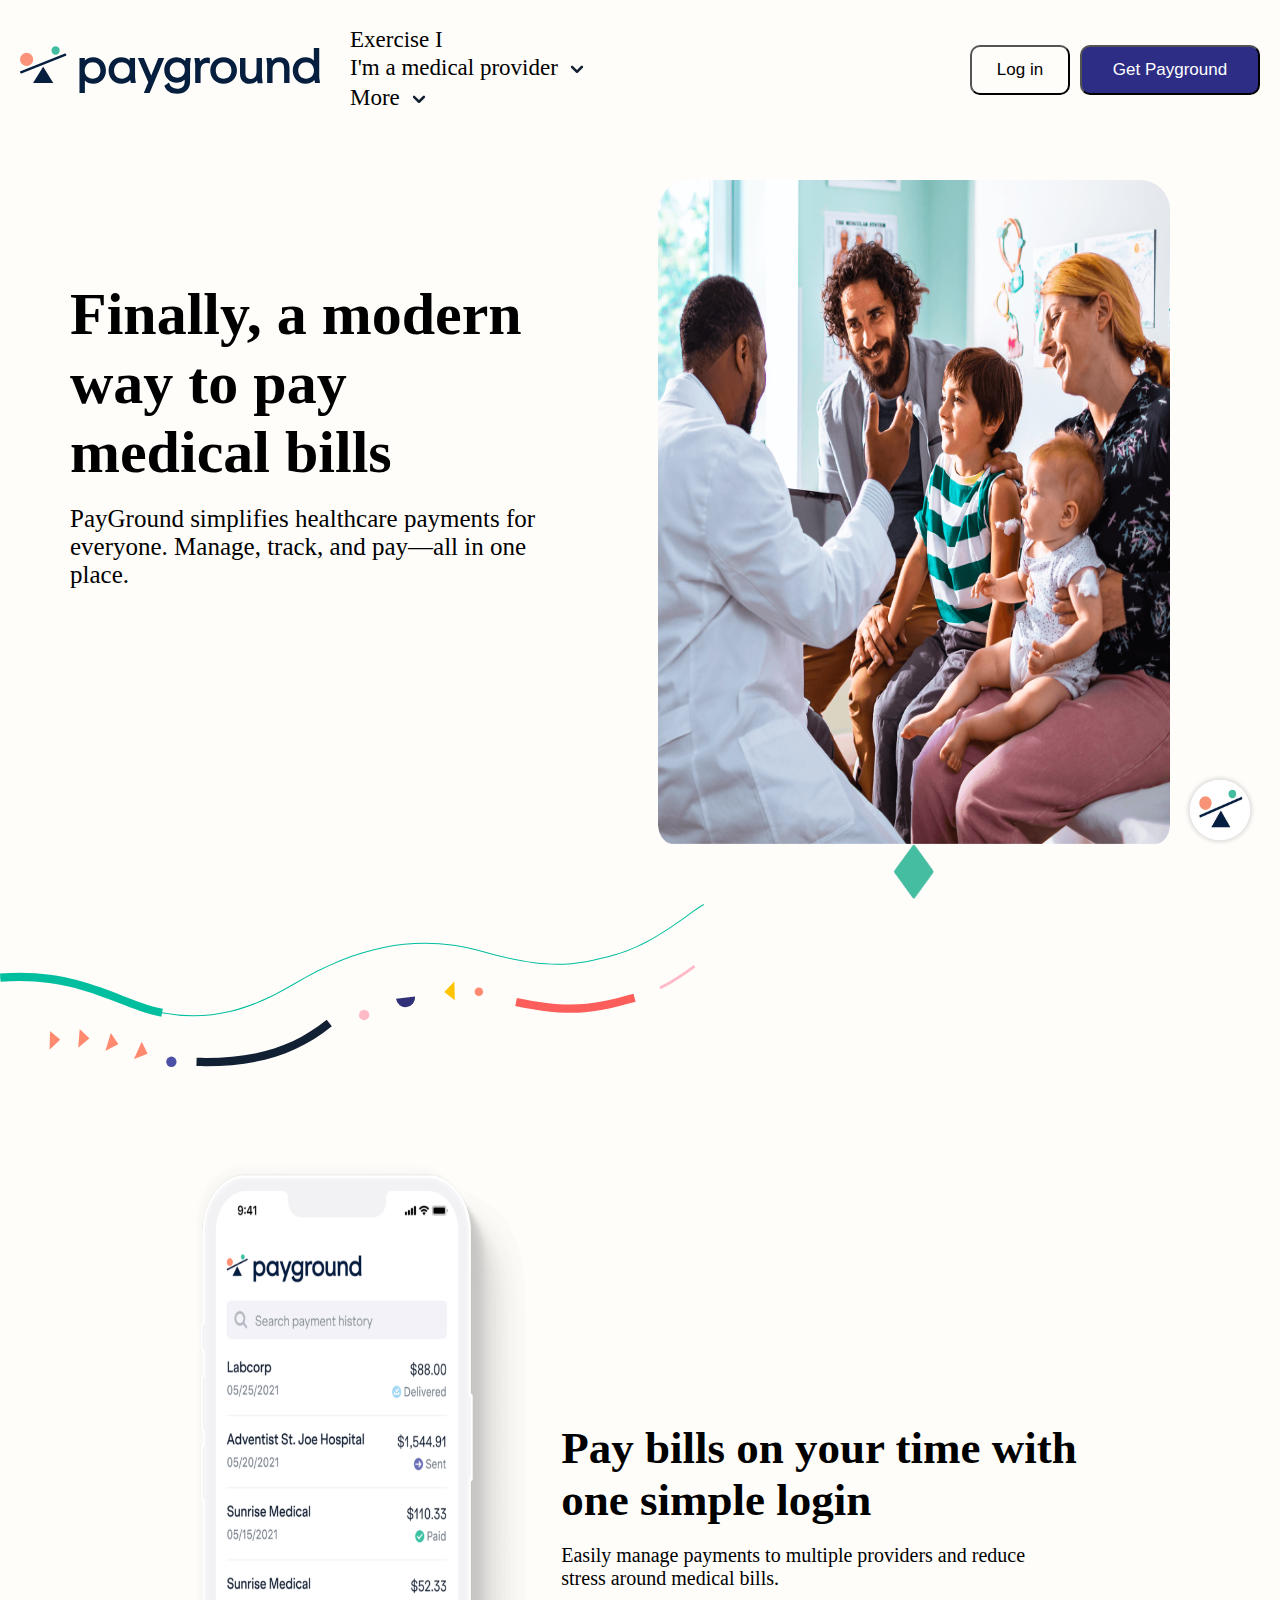
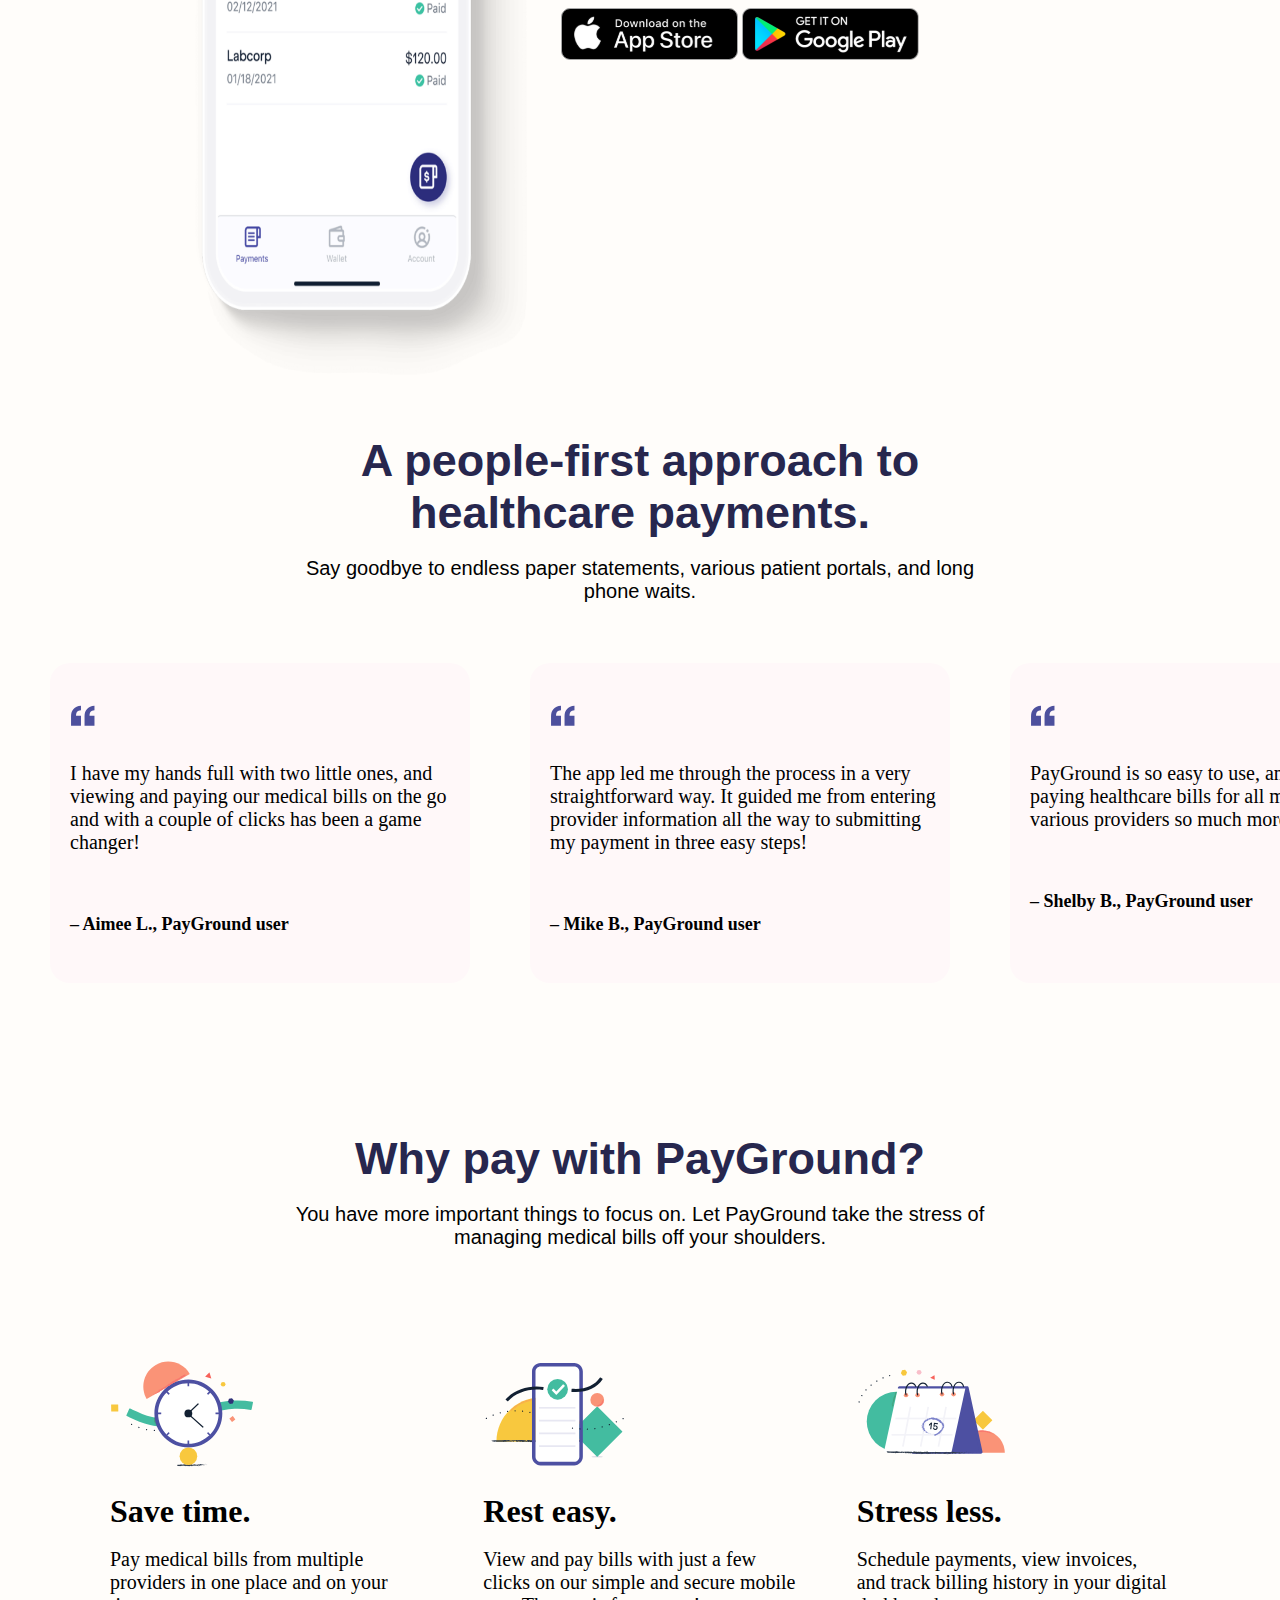
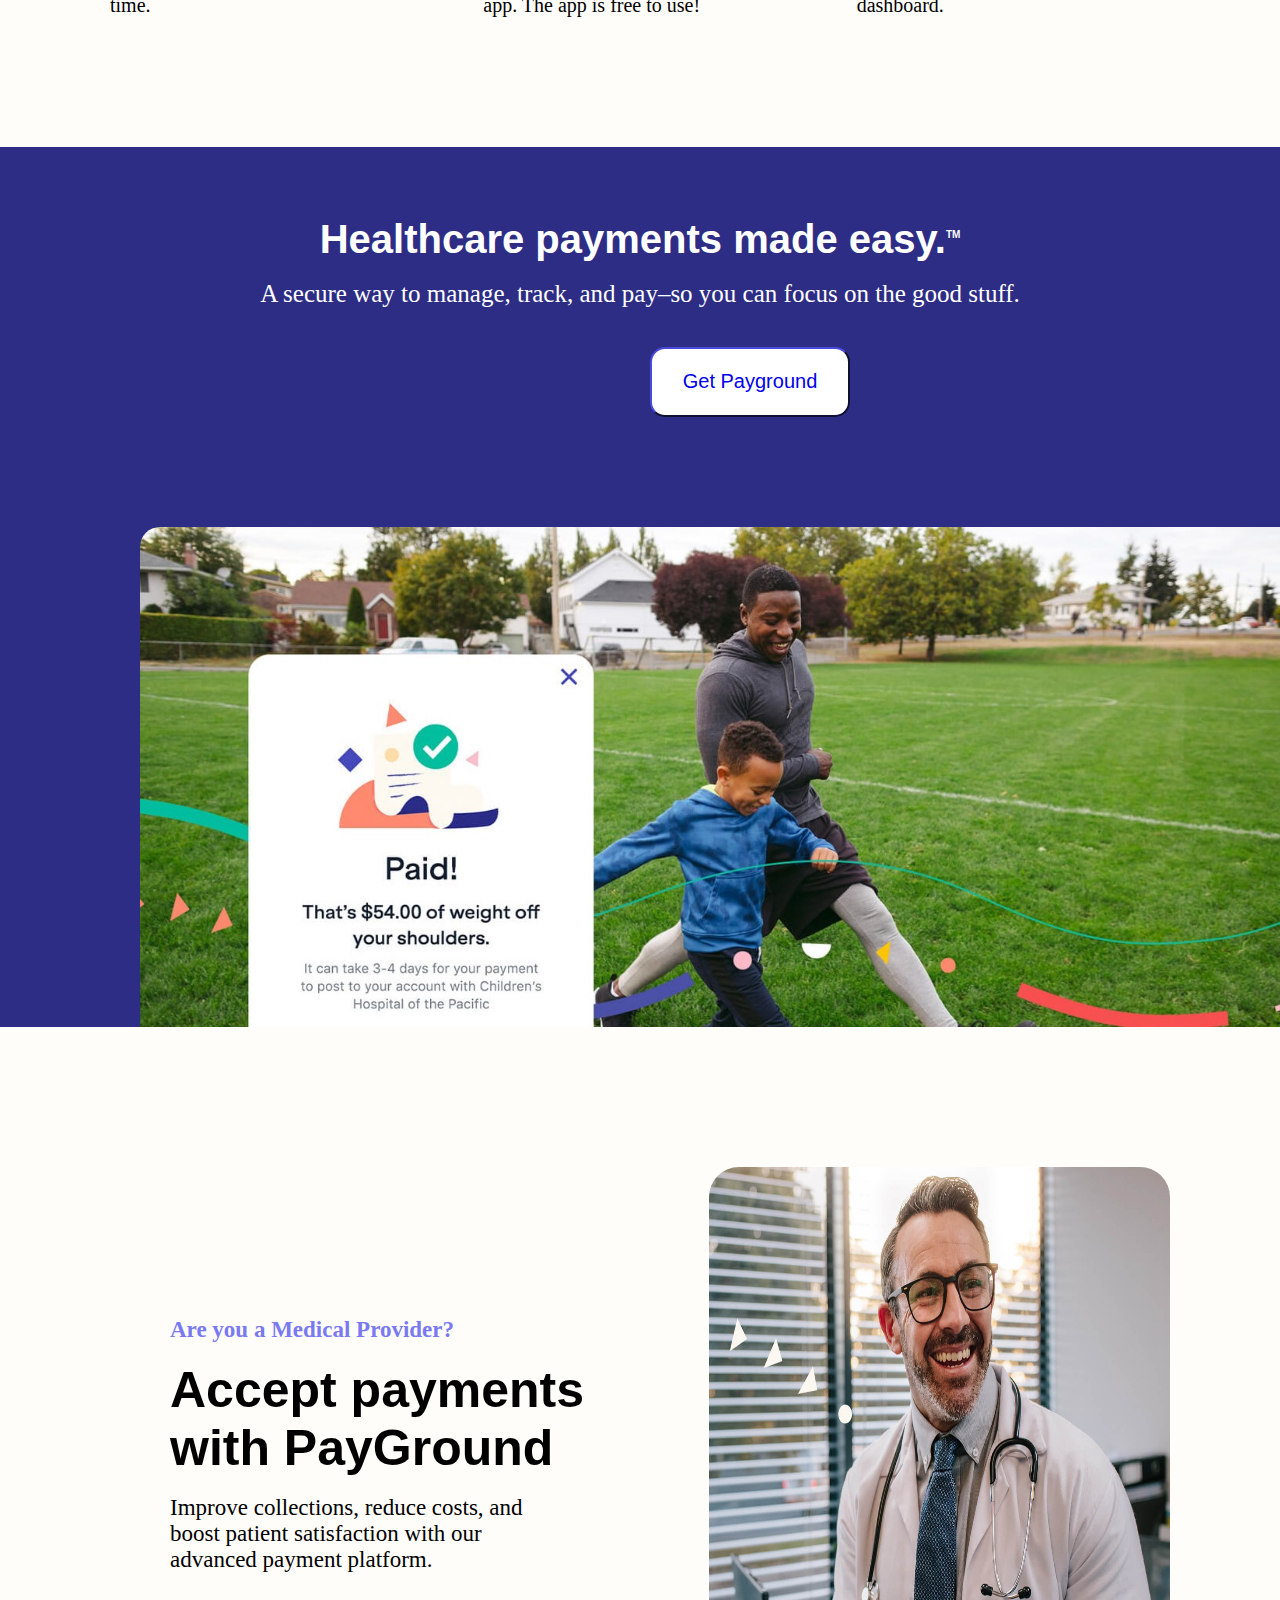
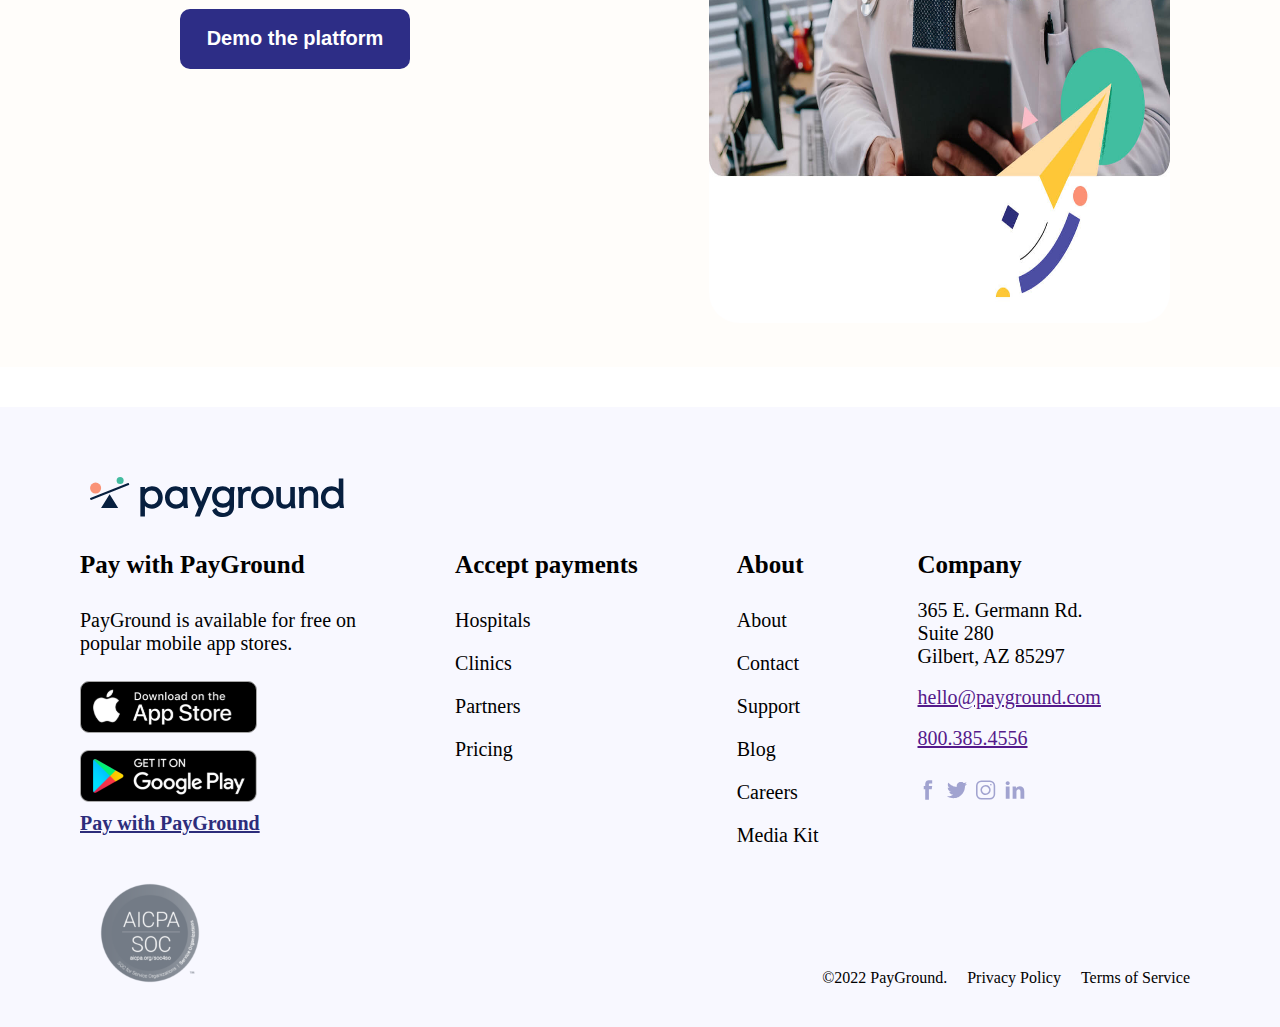
==== commit de1577bb: "final commit" ====
--- a/index.html
+++ b/index.html
@@ -76,7 +76,7 @@
             <div class="frame">
                 <h2>Healthcare payments made easy.<sup>TM</sup></h2><br>
                 <p>A secure way to manage, track, and pay–so you can focus on the good stuff.</p>
-                <button>Get Payground</button>
+                <button><a href="https://home.payground.com/sign-up/">Get Payground</a> </button>
                 <img src="images/image_3.jpg" alt="payment"/>
             </div>
             <div class="body3">
@@ -87,7 +87,7 @@
                     <p>Improve collections, reduce costs, and </p>
                     <p>boost patient satisfaction with our</p> 
                     <p>advanced payment platform.</p><br><br> 
-                    <button class="btn4">Demo the platform</button>
+                    <button class="btn4"><a href="https://home.payground.com/platform/clinics/">Demo the platform</a></button>
                 </div>
                 <div>
                     
@@ -107,29 +107,29 @@
                 <h3>Pay with PayGround</h3> 
                 <p>PayGround is available for free on</p>
                 <p>popular mobile app stores.</p> 
-                <img src="images/appstore.svg"/><br>
+                <img src="images/appstore.svg"/><a></a><br>
                 <img src="images/googleplay.svg" /><br>
-                <a href="">Pay with PayGround</a>
+                <a href="https://home.payground.com/pay/">Pay with PayGround</a>
                 <br>
             </div>
             <div>
                 <h3>Accept payments</h3> 
                 <ul>
-                    <li><a href="">Hospitals</a></li>
-                    <li><a href="">Clinics</a></li>
-                    <li><a href="">Partners</a></li>
-                    <li><a href="">Pricing</a></li>
+                    <li><a href="https://home.payground.com/platform/hospitals/">Hospitals</a></li>
+                    <li><a href="https://home.payground.com/platform/clinics/">Clinics</a></li>
+                    <li><a href="https://home.payground.com/platform/vendor-partnerships/">Partners</a></li>
+                    <li><a href="https://home.payground.com/platform/pricing/">Pricing</a></li>
                 </ul>
             </div>
             <div>
                 <h3>About</h3> 
                 <ul>
-                    <li><a href="">About</a></li>
-                    <li><a href="">Contact</a></li>
-                    <li><a href="">Support</a></li>
-                    <li><a href="">Blog</a></li>
-                    <li><a href="">Careers</a></li>
-                    <li><a href="">Media Kit</a></li>
+                    <li><a href="https://home.payground.com/about/">About</a></li>
+                    <li><a href="https://home.payground.com/contact/">Contact</a></li>
+                    <li><a href="https://home.payground.com/support/">Support</a></li>
+                    <li><a href="https://home.payground.com/blog/">Blog</a></li>
+                    <li><a href="https://home.payground.com/careers/">Careers</a></li>
+                    <li><a href="https://home.payground.com/media-kit/">Media Kit</a></li>
                 </ul>
             </div>
             <div class="social">
@@ -139,10 +139,10 @@
                 <p>Gilbert, AZ 85297</p><br>
                 <a href="">hello@payground.com</a><br><br>
                 <a href="">800.385.4556</a><br>
-                <a href=""><img src="images/facebook.svg" alt="facebook"></a>
-                <a><img src="images/twitter.svg" alt="twitter"></a>
-                <a><img src="images/instagram.svg" alt="instagram"></a>
-                <a><img src="images/linkedin.svg" alt="linkedin"></a>
+                <a href="https://www.facebook.com/PayGroundApp/" target="_blank"><img src="images/facebook.svg" alt="facebook"></a>
+                <a href="https://twitter.com/PaygroundApp" target="_blank"><img src="images/twitter.svg" alt="twitter"></a>
+                <a href="https://www.instagram.com/paygroundapp/" target="_blank"><img src="images/instagram.svg" alt="instagram"></a>
+                <a href="https://www.linkedin.com/company/paygroundapp" target="_blank"><img src="images/linkedin.svg" alt="linkedin"></a>
                 
             </div>
         </div>
@@ -152,8 +152,8 @@
         </div>
         <div class="copy">
             <p >&copy;2022 PayGround.</p>
-            <p>Privacy Policy</p>
-            <p>Terms of Service</p>
+            <p><a href="https://home.payground.com/privacy-policy/">Privacy Policy</a></p>
+            <p><a href="https://home.payground.com/terms-of-service/">Terms of Service</a></p>
         </div>
         <div class="fixed"><img src="images/logo.png"/></div><br><br>
     </footer>
--- a/css/styles_Exercise2.css
+++ b/css/styles_Exercise2.css
@@ -31,8 +31,7 @@
 }
 
 .nav a:hover {
-    color:blueviolet;
-    opacity: 0.5;
+    color:rgb(144, 52, 230);
 }
 
 .nav a img:hover {
@@ -114,6 +113,7 @@
 .btn{
     display: flex;
 }
+
 .btn1{
     font-size: 17px;
     width: 100px;
@@ -121,6 +121,10 @@
     border-radius: 10px;
     background-color: transparent;
     cursor: pointer;
+}
+
+.btn1:hover {
+    font-weight: bolder;
 }
 
 .btn2 {
@@ -132,6 +136,10 @@
     margin-left: 10px;
     color: white;
     cursor: pointer;
+}
+
+.btn2:hover {
+    background-color: rgb(41, 41, 68);
 }
 
 .title {
@@ -246,6 +254,14 @@
     top: 200px;
 }
 
+.frame button:hover {
+    background-color: rgb(249, 227, 185);
+}
+
+.frame a {
+    text-decoration: none;
+}
+
 .frame img {
     border-radius: 20px 20px 0px 0px;
     width: auto;
@@ -304,6 +320,14 @@
     align-items: flex-start;
 }
 
+.btn4 a {
+    text-decoration: none;
+    color: white;
+}
+
+.btn4:hover {
+    background-color: rgb(41, 41, 68);
+}
 footer {
     width: auto;
     height: 550px;
@@ -322,8 +346,12 @@
 }
 .pay a{
     font-weight: bold;
-}
-.botto + p {
+    color: rgb(45, 45, 123);
+}
+.pay a:hover{
+    text-decoration: none;
+}
+.bottom + p {
     flex-wrap: wrap;
     grid-column-start: auto;
 }
@@ -332,6 +360,10 @@
     color: black;
     text-align: start;
     text-decoration: none;
+}
+
+footer ul li a:hover {
+    text-decoration:underline;
 }
 
 footer li {
@@ -359,8 +391,17 @@
     opacity: 0.5;
 }
 
+.social img:hover {
+    opacity: 1;
+}
+
+
 .social p{
     font-size: 20px;
+}
+
+.social a:hover {
+    text-decoration: none;
 }
 
 .pay img {
@@ -388,6 +429,14 @@
     position: absolute;
     bottom: 40px;
     right: 90px;
+}
+
+.copy a {
+    text-decoration: none;
+    color: black;
+}
+.copy a:hover {
+    text-decoration: underline;
 }
 
 .soc{
